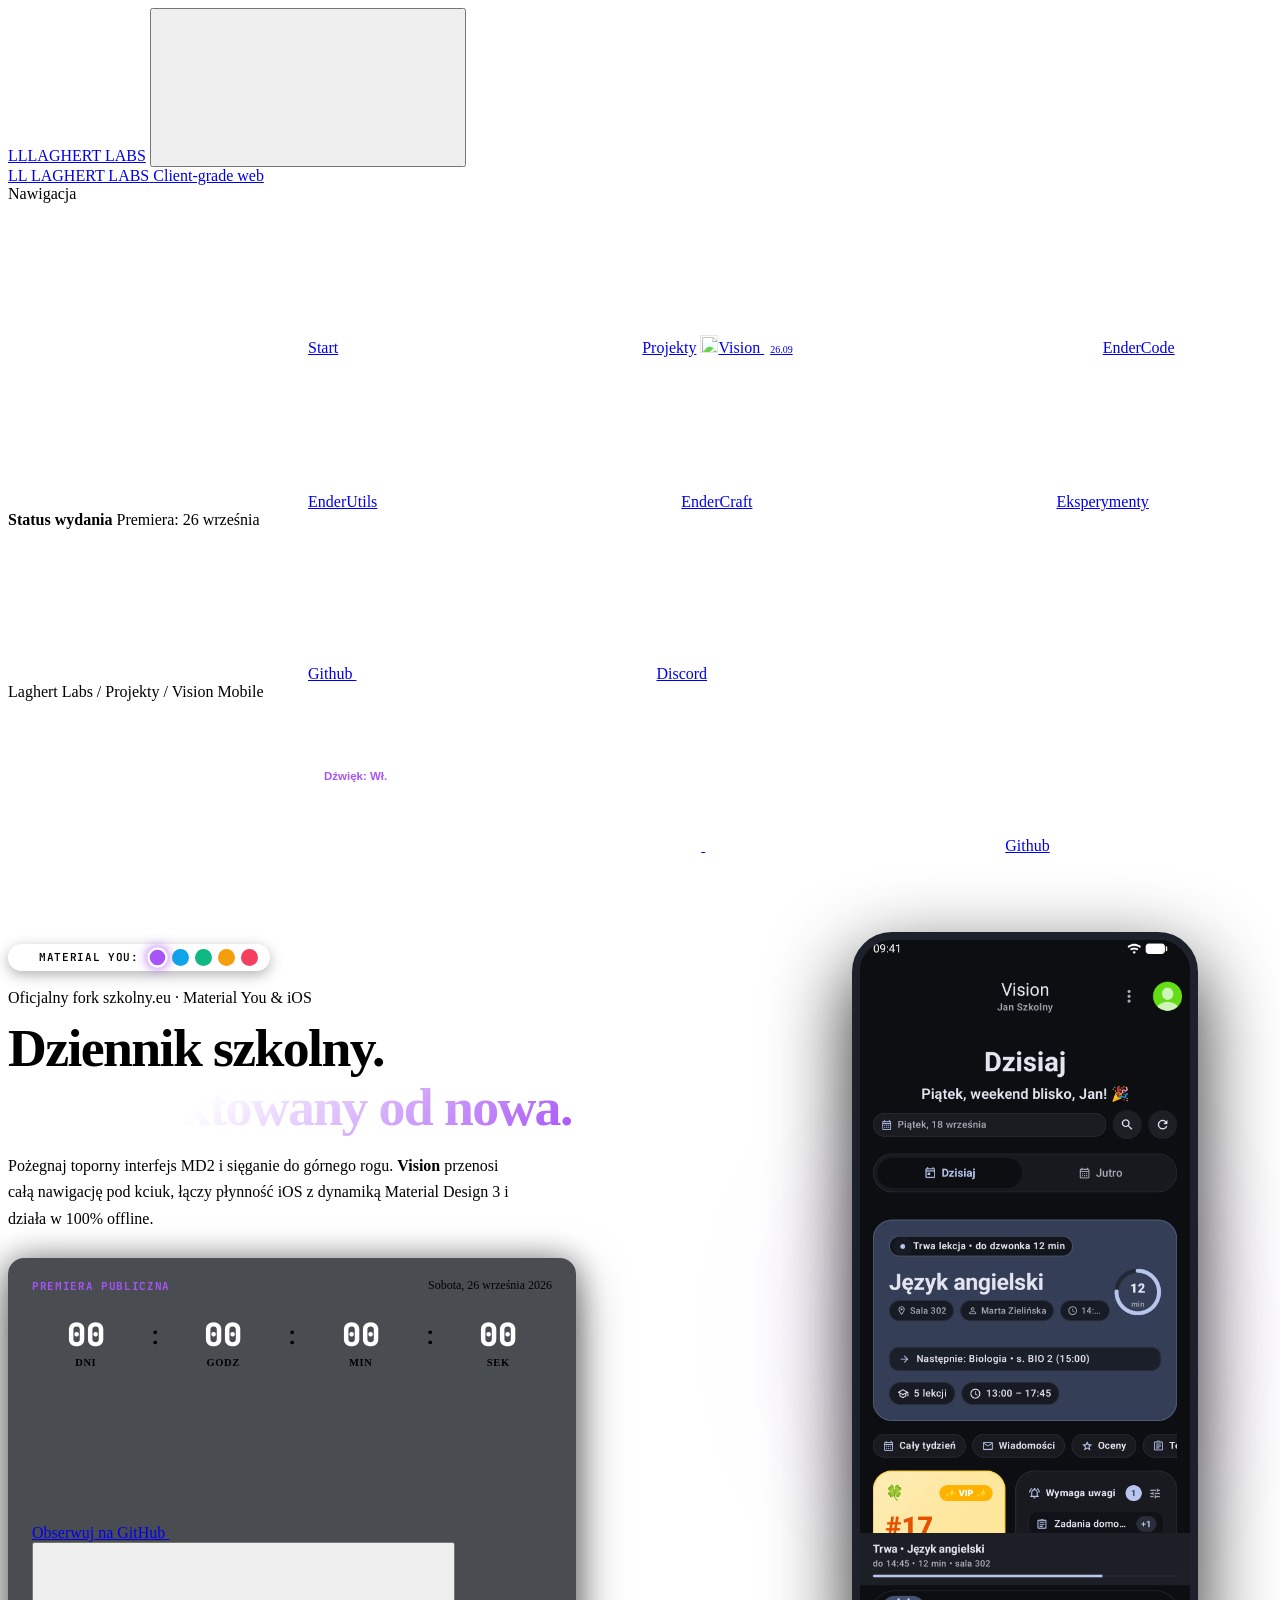
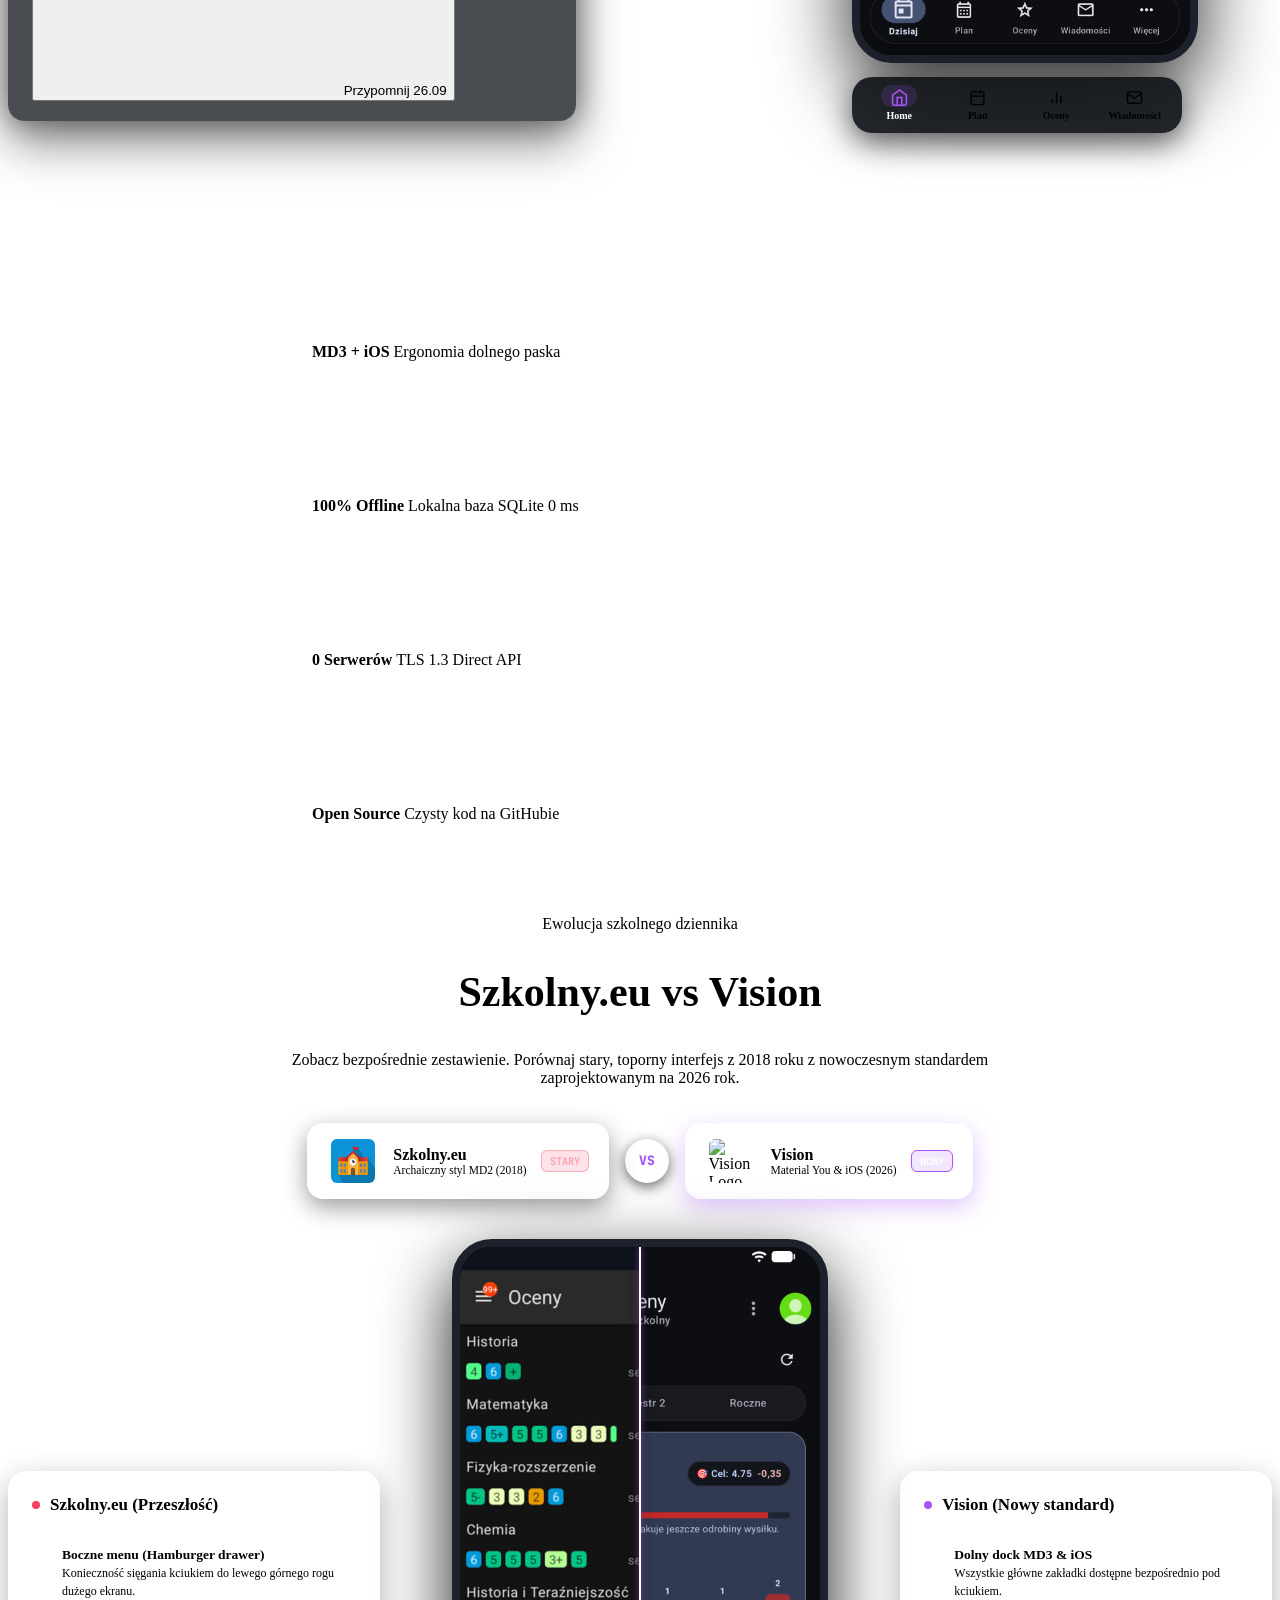
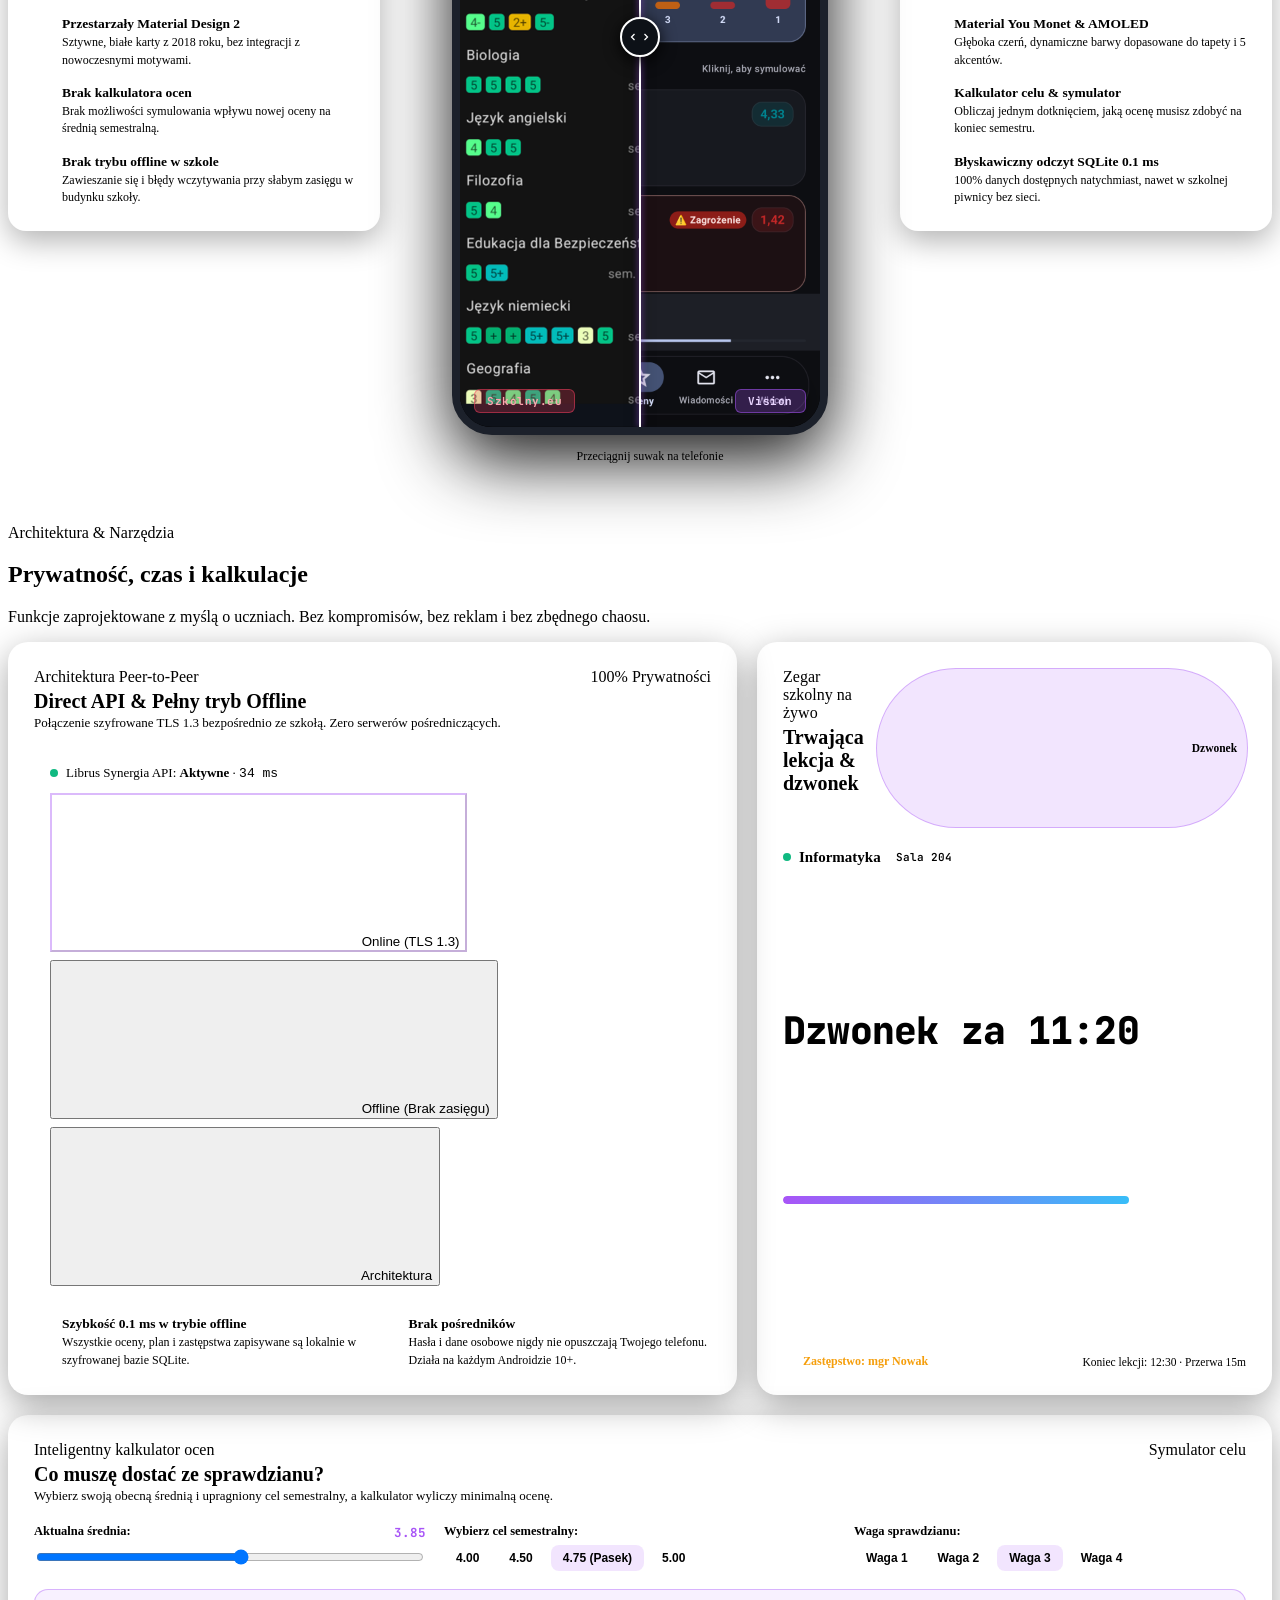
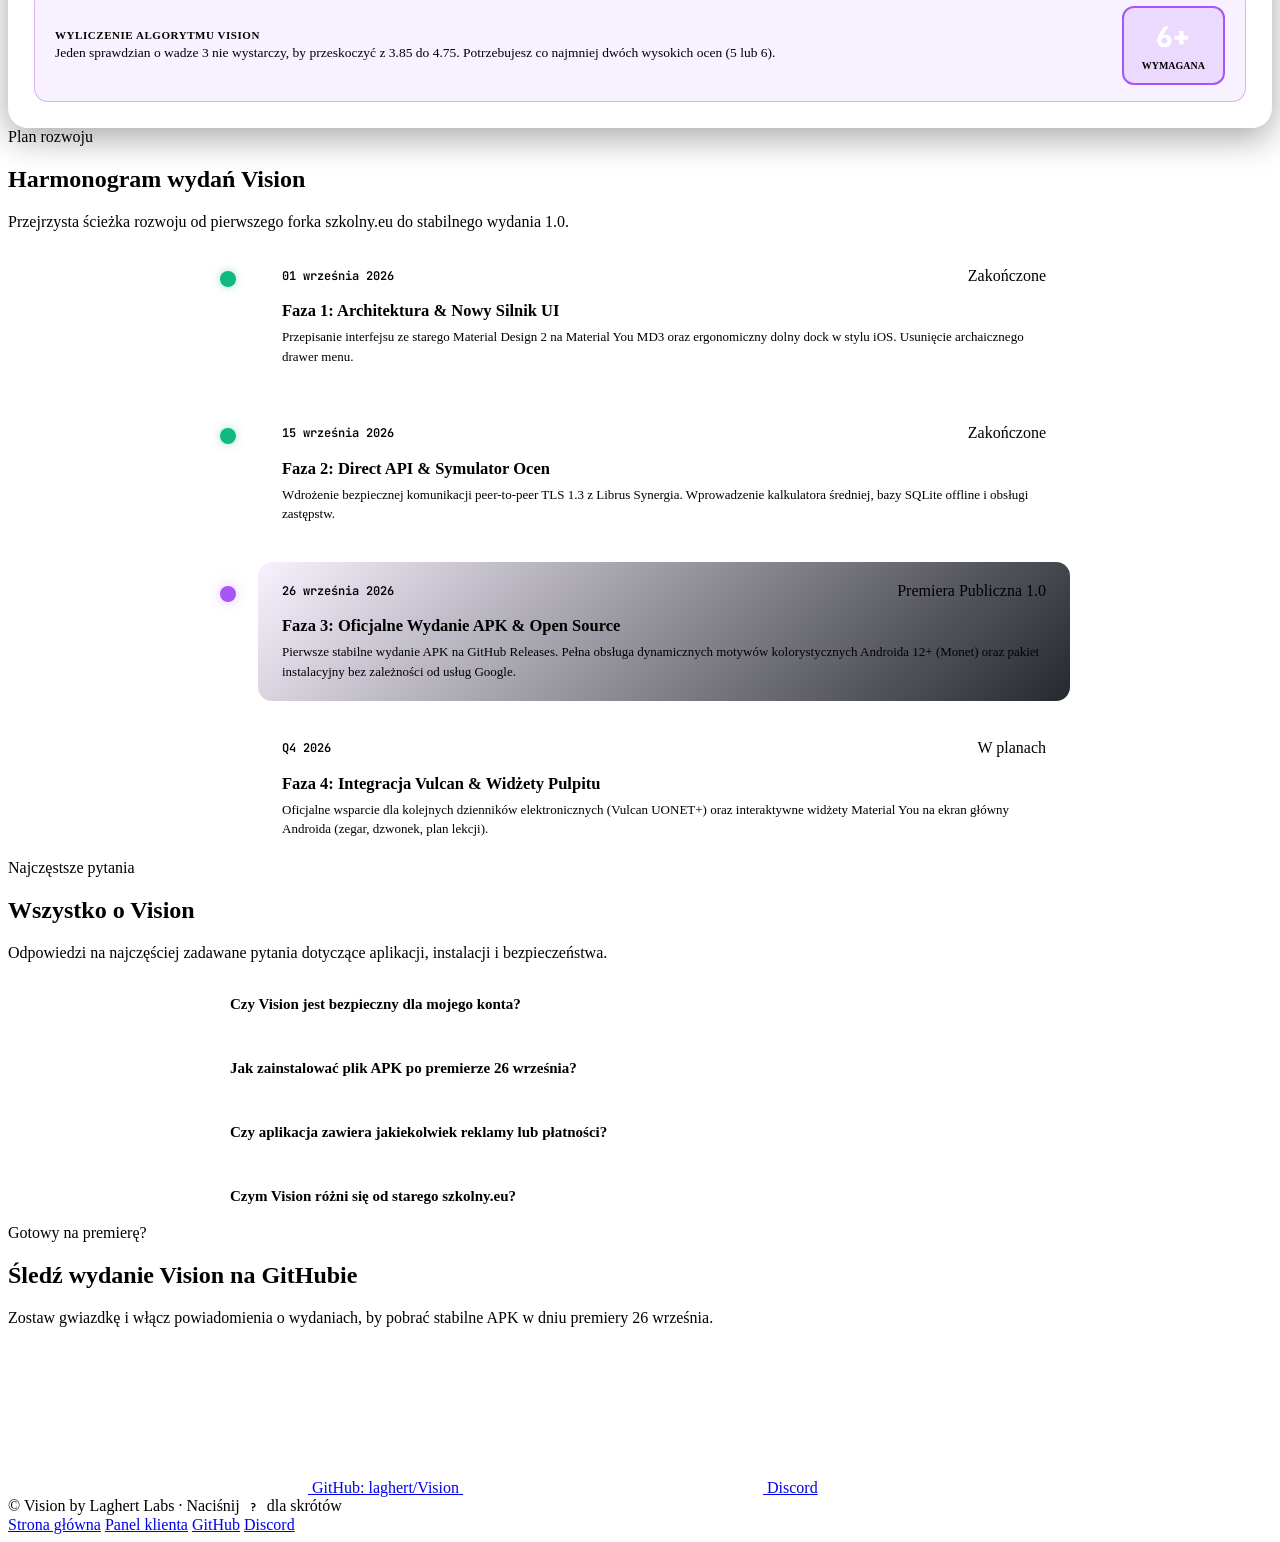
==== web/index.html @ 5c34339e "feat: improve grades details, agenda layout, notification reset, and home schedule - Grades: add Gra" ====
<!doctype html>
<html lang="pl">
<head>
  <meta charset="utf-8">
  <meta name="viewport" content="width=device-width,initial-scale=1">
  <title>Vision — Nowa era szkolnego dziennika | Laghert Labs</title>
  <meta name="description" content="Vision to nowoczesny, dopracowany fork szkolny.eu z nowym interfejsem Material You (MD3) połączonym ze stylem iOS, ulepszonym planem, symulacją ocen i wygodnym dolnym paskiem nawigacji.">
  <link rel="icon" type="image/svg+xml" href="/assets/favicon.svg?v=3">
  <link rel="icon" type="image/png" sizes="32x32" href="/assets/favicon-32x32.png?v=3">
  <link rel="icon" type="image/png" sizes="16x16" href="/assets/favicon-16x16.png?v=3">
  <link rel="apple-touch-icon" sizes="180x180" href="/assets/apple-touch-icon.png?v=3">
  <link rel="shortcut icon" href="/favicon.ico?v=3">
  <link rel="preconnect" href="https://fonts.googleapis.com">
  <link rel="preconnect" href="https://fonts.gstatic.com" crossorigin>
  <link href="https://fonts.googleapis.com/css2?family=Plus+Jakarta+Sans:wght@400;500;600;700;800&family=JetBrains+Mono:wght@500;600;700&display=swap" rel="stylesheet">
  <link rel="stylesheet" href="/site.css?v=5.0">
  <link rel="stylesheet" href="vision.css?v=5.0">
</head>
<body data-page="vision">
  <!-- Mobile Bar -->
  <div class="mobile-bar">
    <a class="mobile-brand" href="/"><span class="brand-mark">LL</span>LAGHERT LABS</a>
    <button class="mobile-menu" data-nav-toggle aria-label="Otwórz menu">
      <svg class="icon"><use href="/ui-icons.svg#menu"/></svg>
    </button>
  </div>

  <!-- Main Site Sidebar (Laghert.pl style with LL brand-mark) -->
  <aside class="site-sidebar">
    <a class="site-brand" href="/">
      <span class="brand-mark">LL</span>
      <span>
        <span class="brand-name">LAGHERT LABS</span>
        <span class="brand-meta">Client-grade web</span>
      </span>
    </a>
    <div class="nav-label">Nawigacja</div>
    <nav class="site-nav">
      <a href="/"><svg class="icon"><use href="/ui-icons.svg#home"/></svg>Start</a>
      <a href="/#projects"><svg class="icon"><use href="/ui-icons.svg#grid"/></svg>Projekty</a>
      <a class="active" href="/vision/"><img src="/assets/vision-saturn.png" style="width:18px;height:18px;object-fit:contain;filter:brightness(1.2);" alt="">Vision <span class="tag accent" style="font-size:10px;padding:1px 6px;margin-left:auto;">26.09</span></a>
      <a href="/endercode/"><svg class="icon"><use href="/ui-icons.svg#code"/></svg>EnderCode</a>
      <a href="/enderutils/"><svg class="icon"><use href="/ui-icons.svg#package"/></svg>EnderUtils</a>
      <a href="/endercraft/"><svg class="icon"><use href="/ui-icons.svg#server"/></svg>EnderCraft</a>
      <a href="/extra"><svg class="icon"><use href="/ui-icons.svg#flask"/></svg>Eksperymenty</a>
    </nav>
    <div class="sidebar-bottom">
      <div class="sidebar-status">
        <strong>Status wydania</strong>
        <span>Premiera: 26 września</span>
      </div>
      <a class="sidebar-link" href="https://github.com/laghert/Vision" target="_blank" rel="noopener noreferrer">
        <svg class="icon"><use href="/ui-icons.svg#code"/></svg>Github
      </a>
      <a class="sidebar-link" href="https://dc.laghert.pl" target="_blank" rel="noopener noreferrer">
        <svg class="icon"><use href="/ui-icons.svg#discord"/></svg>Discord
      </a>
    </div>
  </aside>
  <div class="site-overlay"></div>

  <!-- Main Content -->
  <main class="site-main">
    <div class="page-wrap">
      
      <!-- Top Breadcrumb & Actions Bar -->
      <header class="page-header">
        <span class="breadcrumb">Laghert Labs / Projekty / Vision Mobile</span>
        <div class="header-actions">
          <button class="sound-toggle-btn" id="sound-toggle" type="button" aria-label="Przełącz dźwięk interfejsu">
            <svg class="icon"><use href="/ui-icons.svg#activity"/></svg>
            <span id="sound-label">Dźwięk</span>
          </button>
          <a class="button" href="https://dc.laghert.pl" target="_blank" rel="noopener noreferrer" aria-label="Discord" title="Discord">
            <svg class="icon"><use href="/ui-icons.svg#discord"/></svg>
          </a>
          <a class="button primary" href="https://github.com/laghert/Vision" target="_blank" rel="noopener noreferrer">
            <svg class="icon"><use href="/ui-icons.svg#code"/></svg><span>Github</span>
          </a>
        </div>
      </header>

      <!-- Hero Section: Linear / Stripe 2-Column Asymmetric Layout -->
      <section class="hero vision-ultra-hero">
        <div class="hero-grid vision-hero-grid">
          
          <!-- Left Column: Prestigious Copy & Clean Countdown -->
          <div class="vision-hero-left">
            
            <!-- Material You Accent Switcher -->
            <div class="material-you-bar">
              <span class="my-label"><svg class="icon" style="width:13px;height:13px;color:var(--accent);"><use href="/ui-icons.svg#sparkles"/></svg>Material You:</span>
              <div class="my-swatches">
                <button class="my-swatch active" data-color="purple" title="Fioletowy (Vision)" style="--c:#a855f7;"></button>
                <button class="my-swatch" data-color="sky" title="Błękitny (Deep Sky)" style="--c:#0ea5e9;"></button>
                <button class="my-swatch" data-color="emerald" title="Szmaragdowy (Emerald)" style="--c:#10b981;"></button>
                <button class="my-swatch" data-color="amber" title="Bursztynowy (Amber)" style="--c:#f59e0b;"></button>
                <button class="my-swatch" data-color="rose" title="Różany (Rose)" style="--c:#f43f5e;"></button>
              </div>
            </div>

            <div class="eyebrow">
              <span class="eyebrow-dot"></span>
              Oficjalny fork szkolny.eu · Material You & iOS
            </div>

            <h1 class="hero-title-lead">
              Dziennik szkolny.<br>
              <span class="text-gradient">Zaprojektowany od nowa.</span>
            </h1>

            <p class="hero-copy">
              Pożegnaj toporny interfejs MD2 i sięganie do górnego rogu. <strong>Vision</strong> przenosi całą nawigację pod kciuk, łączy płynność iOS z dynamiką Material Design 3 i działa w 100% offline.
            </p>

            <!-- Minimalist Luxury Countdown Panel -->
            <div class="vision-countdown-panel">
              <div class="cd-panel-head">
                <span class="cd-tag">Premiera publiczna</span>
                <span class="cd-date">Sobota, 26 września 2026</span>
              </div>

              <div class="countdown-timer">
                <div class="cd-segment">
                  <span class="cd-num" id="cd-days">00</span>
                  <span class="cd-lbl">Dni</span>
                </div>
                <div class="cd-divider">:</div>
                <div class="cd-segment">
                  <span class="cd-num" id="cd-hours">00</span>
                  <span class="cd-lbl">Godz</span>
                </div>
                <div class="cd-divider">:</div>
                <div class="cd-segment">
                  <span class="cd-num" id="cd-minutes">00</span>
                  <span class="cd-lbl">Min</span>
                </div>
                <div class="cd-divider">:</div>
                <div class="cd-segment">
                  <span class="cd-num" id="cd-seconds">00</span>
                  <span class="cd-lbl">Sek</span>
                </div>
              </div>

              <div class="cd-action-box">
                <div class="hero-actions" style="margin: 0; width: 100%;">
                  <a class="button primary" href="https://github.com/laghert/Vision" target="_blank" rel="noopener noreferrer">
                    Obserwuj na GitHub
                    <svg class="icon"><use href="/ui-icons.svg#arrow"/></svg>
                  </a>
                  <div class="cd-reminder-wrap">
                    <button class="button small" id="calendar-btn" type="button" aria-haspopup="true">
                      <svg class="icon"><use href="/ui-icons.svg#package"/></svg>
                      <span>Przypomnij 26.09</span>
                    </button>
                    <div class="reminder-dropdown" id="reminder-dropdown">
                      <a href="https://calendar.google.com/calendar/render?action=TEMPLATE&text=Premiera+Vision+APK+(Laghert+Labs)&dates=20260926T100000Z/20260926T120000Z&details=Oficjalna+premiera+i+pobranie+aplikacji+Vision+na+https://laghert.pl/vision/&location=https://laghert.pl/vision/" target="_blank" rel="noopener noreferrer" class="reminder-item">
                        <svg class="icon"><use href="/ui-icons.svg#external"/></svg>
                        <span>Kalendarz Google</span>
                      </a>
                      <button type="button" class="reminder-item" id="download-ics-btn">
                        <svg class="icon"><use href="/ui-icons.svg#download"/></svg>
                        <span>Pobierz plik .ics (Apple / Outlook)</span>
                      </button>
                    </div>
                  </div>
                </div>
              </div>
            </div>

          </div>

          <!-- Right Column: Interactive Pixel 9 Device (Pure, No fake status bar overlays) -->
          <div class="vision-hero-right">
            <div class="phone-device-wrap" id="hero-phone-wrap">
              <div class="phone-ambient-glow"></div>
              <div class="phone-screen-frame">
                <!-- Screens (Crossfade - Real screenshots already contain authentic status bar) -->
                <img class="phone-screen-img active" id="screen-home" src="assets/vision_pixel9_dark.png" alt="Strona główna Vision">
                <img class="phone-screen-img" id="screen-plan" src="assets/vision_pixel9_plan.png" alt="Plan lekcji Vision">
                <img class="phone-screen-img" id="screen-oceny" src="assets/vision_pixel9_oceny.png" alt="Oceny Vision">
                <img class="phone-screen-img" id="screen-msg" src="assets/vision_pixel9_wiadomosci.png" alt="Wiadomości Vision">
              </div>

              <!-- Authentic MD3 + iOS Dock -->
              <nav class="vision-dock-bar" aria-label="Nawigacja aplikacji Vision">
                <button class="dock-btn active" data-dock="home" type="button">
                  <div class="dock-indicator-pill"></div>
                  <svg class="dock-btn-icon" viewBox="0 0 24 24" fill="none" stroke="currentColor" stroke-width="2"><path d="m3 9 9-7 9 7v11a2 2 0 0 1-2 2H5a2 2 0 0 1-2-2z"/><polyline points="9 22 9 12 15 12 15 22"/></svg>
                  <span>Home</span>
                </button>

                <button class="dock-btn" data-dock="plan" type="button">
                  <div class="dock-indicator-pill"></div>
                  <svg class="dock-btn-icon" viewBox="0 0 24 24" fill="none" stroke="currentColor" stroke-width="2"><rect x="3" y="4" width="18" height="18" rx="2" ry="2"/><line x1="16" y1="2" x2="16" y2="6"/><line x1="8" y1="2" x2="8" y2="6"/><line x1="3" y1="10" x2="21" y2="10"/></svg>
                  <span>Plan</span>
                </button>

                <button class="dock-btn" data-dock="oceny" type="button">
                  <div class="dock-indicator-pill"></div>
                  <svg class="dock-btn-icon" viewBox="0 0 24 24" fill="none" stroke="currentColor" stroke-width="2"><line x1="18" y1="20" x2="18" y2="10"/><line x1="12" y1="20" x2="12" y2="4"/><line x1="6" y1="20" x2="6" y2="14"/></svg>
                  <span>Oceny</span>
                </button>

                <button class="dock-btn" data-dock="msg" type="button">
                  <div class="dock-indicator-pill"></div>
                  <svg class="dock-btn-icon" viewBox="0 0 24 24" fill="none" stroke="currentColor" stroke-width="2"><path d="M4 4h16c1.1 0 2 .9 2 2v12c0 1.1-.9 2-2 2H4c-1.1 0-2-.9-2-2V6c0-1.1.9-2 2-2z"/><polyline points="22,6 12,13 2,6"/></svg>
                  <span>Wiadomości</span>
                </button>
              </nav>
            </div>
          </div>

        </div>
      </section>

      <!-- Metrics Bar (Sleek, 1 Row) -->
      <section class="section" style="padding: 24px 0 32px;">
        <div class="grid four">
          <div class="metric">
            <svg class="icon"><use href="/ui-icons.svg#activity"/></svg>
            <strong>MD3 + iOS</strong>
            <span>Ergonomia dolnego paska</span>
          </div>
          <div class="metric">
            <svg class="icon"><use href="/ui-icons.svg#database"/></svg>
            <strong>100% Offline</strong>
            <span>Lokalna baza SQLite 0 ms</span>
          </div>
          <div class="metric">
            <svg class="icon"><use href="/ui-icons.svg#shield"/></svg>
            <strong>0 Serwerów</strong>
            <span>TLS 1.3 Direct API</span>
          </div>
          <div class="metric">
            <svg class="icon"><use href="/ui-icons.svg#code"/></svg>
            <strong>Open Source</strong>
            <span>Czysty kod na GitHubie</span>
          </div>
        </div>
      </section>

      <!-- Dedicated Comparison Stage: Szkolny.eu vs Vision (Large, Beautiful, Uncropped) -->
      <section class="section" id="comparison">
        <div class="section-head" style="text-align: center; max-width: 720px; margin: 0 auto 36px;">
          <div class="section-kicker">Ewolucja szkolnego dziennika</div>
          <h2 style="font-size: clamp(28px, 3.5vw, 42px);">Szkolny.eu vs Vision</h2>
          <p class="section-description" style="margin: 10px auto 0;">
            Zobacz bezpośrednie zestawienie. Porównaj stary, toporny interfejs z 2018 roku z nowoczesnym standardem zaprojektowanym na 2026 rok.
          </p>
        </div>

        <!-- Official Logos VS Bar -->
        <div class="comp-vs-bar">
          <div class="comp-logo-card old">
            <img src="assets/szkolny_eu_logo.png" class="comp-app-icon" alt="Szkolny.eu Logo">
            <div class="comp-logo-text">
              <strong>Szkolny.eu</strong>
              <span>Archaiczny styl MD2 (2018)</span>
            </div>
            <span class="comp-tag old">Stary</span>
          </div>

          <div class="comp-vs-badge">
            <span>VS</span>
          </div>

          <div class="comp-logo-card new">
            <img src="/assets/vision-saturn.png" class="comp-app-icon" alt="Vision Logo">
            <div class="comp-logo-text">
              <strong>Vision</strong>
              <span>Material You &amp; iOS (2026)</span>
            </div>
            <span class="comp-tag new">Nowy</span>
          </div>
        </div>

        <!-- 3-Column Comparison Stage: Left Flaws | Center Large Vertical Phone Slider | Right Innovations -->
        <div class="comp-stage-grid">
          
          <!-- Left Column: Szkolny.eu Flaws -->
          <div class="comp-features-card old">
            <div class="comp-feat-head">
              <span class="dot-red"></span>
              <h3>Szkolny.eu (Przeszłość)</h3>
            </div>
            <ul class="comp-feat-list">
              <li>
                <svg class="icon feat-icon-bad"><use href="/ui-icons.svg#x"/></svg>
                <div>
                  <strong>Boczne menu (Hamburger drawer)</strong>
                  <p>Konieczność sięgania kciukiem do lewego górnego rogu dużego ekranu.</p>
                </div>
              </li>
              <li>
                <svg class="icon feat-icon-bad"><use href="/ui-icons.svg#x"/></svg>
                <div>
                  <strong>Przestarzały Material Design 2</strong>
                  <p>Sztywne, białe karty z 2018 roku, bez integracji z nowoczesnymi motywami.</p>
                </div>
              </li>
              <li>
                <svg class="icon feat-icon-bad"><use href="/ui-icons.svg#x"/></svg>
                <div>
                  <strong>Brak kalkulatora ocen</strong>
                  <p>Brak możliwości symulowania wpływu nowej oceny na średnią semestralną.</p>
                </div>
              </li>
              <li>
                <svg class="icon feat-icon-bad"><use href="/ui-icons.svg#x"/></svg>
                <div>
                  <strong>Brak trybu offline w szkole</strong>
                  <p>Zawieszanie się i błędy wczytywania przy słabym zasięgu w budynku szkoły.</p>
                </div>
              </li>
            </ul>
          </div>

          <!-- Center Column: Large Vertical Phone Slider (Uncropped Full 1080x2424 Screen) -->
          <div class="comp-slider-stage">
            <div class="comp-phone-slider-wrap">
              <div class="compare-slider-container" id="compare-slider">
                <!-- Vision New Image -->
                <img class="compare-img new-img" src="assets/comp_new_full.png" alt="Vision — Nowy widok ocen">
                <span class="compare-badge right-badge">Vision</span>

                <!-- Szkolny.eu Old Image (Clipped) -->
                <div class="compare-overlay" id="compare-overlay">
                  <img class="compare-img old-img" src="assets/comp_old_full.png" alt="Szkolny.eu — Stary widok ocen">
                  <span class="compare-badge left-badge">Szkolny.eu</span>
                </div>

                <!-- Draggable Divider Handle -->
                <div class="compare-handle" id="compare-handle">
                  <div class="handle-button" aria-label="Przesuń suwak">
                    <svg viewBox="0 0 24 24" fill="none" stroke="currentColor" stroke-width="2.5">
                      <polyline points="15 18 9 12 15 6"></polyline>
                    </svg>
                    <svg viewBox="0 0 24 24" fill="none" stroke="currentColor" stroke-width="2.5">
                      <polyline points="9 18 15 12 9 6"></polyline>
                    </svg>
                  </div>
                </div>
              </div>
            </div>
            <div class="comp-slider-hint">
              <svg class="icon" style="width:14px;height:14px;"><use href="/ui-icons.svg#arrow"/></svg>
              <span>Przeciągnij suwak na telefonie</span>
            </div>
          </div>

          <!-- Right Column: Vision Innovations -->
          <div class="comp-features-card new">
            <div class="comp-feat-head">
              <span class="dot-purple"></span>
              <h3>Vision (Nowy standard)</h3>
            </div>
            <ul class="comp-feat-list">
              <li>
                <svg class="icon feat-icon-good"><use href="/ui-icons.svg#check"/></svg>
                <div>
                  <strong>Dolny dock MD3 &amp; iOS</strong>
                  <p>Wszystkie główne zakładki dostępne bezpośrednio pod kciukiem.</p>
                </div>
              </li>
              <li>
                <svg class="icon feat-icon-good"><use href="/ui-icons.svg#check"/></svg>
                <div>
                  <strong>Material You Monet &amp; AMOLED</strong>
                  <p>Głęboka czerń, dynamiczne barwy dopasowane do tapety i 5 akcentów.</p>
                </div>
              </li>
              <li>
                <svg class="icon feat-icon-good"><use href="/ui-icons.svg#check"/></svg>
                <div>
                  <strong>Kalkulator celu &amp; symulator</strong>
                  <p>Obliczaj jednym dotknięciem, jaką ocenę musisz zdobyć na koniec semestru.</p>
                </div>
              </li>
              <li>
                <svg class="icon feat-icon-good"><use href="/ui-icons.svg#check"/></svg>
                <div>
                  <strong>Błyskawiczny odczyt SQLite 0.1 ms</strong>
                  <p>100% danych dostępnych natychmiast, nawet w szkolnej piwnicy bez sieci.</p>
                </div>
              </li>
            </ul>
          </div>

        </div>
      </section>

      <!-- Bento Grid: The Core Innovations -->
      <section class="section" id="bento">
        <div class="section-head">
          <div>
            <div class="section-kicker">Architektura &amp; Narzędzia</div>
            <h2>Prywatność, czas i kalkulacje</h2>
          </div>
          <p class="section-description">
            Funkcje zaprojektowane z myślą o uczniach. Bez kompromisów, bez reklam i bez zbędnego chaosu.
          </p>
        </div>

        <div class="bento-layout">
          
          <!-- Bento Tile 1 (60%): Direct API & Offline First -->
          <div class="bento-card bento-wide direct-api-bento-tile">
            <div class="bento-card-header">
              <div>
                <span class="section-kicker">Architektura Peer-to-Peer</span>
                <h3>Direct API &amp; Pełny tryb Offline</h3>
                <p class="comp-subtext">Połączenie szyfrowane TLS 1.3 bezpośrednio ze szkołą. Zero serwerów pośredniczących.</p>
              </div>
              <span class="compat-pill success">100% Prywatności</span>
            </div>

            <div class="direct-api-bento-body">
              <div class="direct-api-ping-row">
                <div class="dapi-ping" id="network-status-indicator">
                  <span class="dot-status green pulse" id="network-status-dot"></span>
                  <span id="network-status-text">Librus Synergia API: <strong>Aktywne</strong> · <code id="network-ping-val">38 ms</code></span>
                </div>
                <div class="network-sim-controls">
                  <button class="button small ghost sim-mode-btn active" id="mode-online-btn" type="button">
                    <svg class="icon"><use href="/ui-icons.svg#activity"/></svg>
                    <span>Online (TLS 1.3)</span>
                  </button>
                  <button class="button small ghost sim-mode-btn" id="mode-offline-btn" type="button" title="Symuluj brak zasięgu w piwnicy szkoły">
                    <svg class="icon"><use href="/ui-icons.svg#server"/></svg>
                    <span>Offline (Brak zasięgu)</span>
                  </button>
                  <button class="button small ghost" id="open-security-modal" type="button">
                    <svg class="icon"><use href="/ui-icons.svg#shield"/></svg>
                    <span>Architektura</span>
                  </button>
                </div>
              </div>

              <div class="offline-feature-points">
                <div class="off-point">
                  <svg class="icon" style="color:#10b981;"><use href="/ui-icons.svg#check"/></svg>
                  <div>
                    <strong>Szybkość 0.1 ms w trybie offline</strong>
                    <p>Wszystkie oceny, plan i zastępstwa zapisywane są lokalnie w szyfrowanej bazie SQLite.</p>
                  </div>
                </div>
                <div class="off-point">
                  <svg class="icon" style="color:#10b981;"><use href="/ui-icons.svg#check"/></svg>
                  <div>
                    <strong>Brak pośredników</strong>
                    <p>Hasła i dane osobowe nigdy nie opuszczają Twojego telefonu. Działa na każdym Androidzie 10+.</p>
                  </div>
                </div>
              </div>
            </div>
          </div>

          <!-- Bento Tile 2 (40%): Live School Bell Widget -->
          <div class="bento-card bento-compact school-bell-bento-tile">
            <div class="bento-card-header">
              <div>
                <span class="section-kicker">Zegar szkolny na żywo</span>
                <h3>Trwająca lekcja &amp; dzwonek</h3>
              </div>
              <span class="lsw-bell-badge"><svg class="icon"><use href="/ui-icons.svg#clock"/></svg>Dzwonek</span>
            </div>

            <div class="lsw-body-box">
              <div class="lsw-status-line">
                <span class="lsw-dot pulse"></span>
                <strong>Informatyka</strong>
                <span class="lsw-room-badge">Sala 204</span>
              </div>

              <div class="lsw-main-timer" id="lsw-countdown">
                Dzwonek za 11:24
              </div>

              <div class="lsw-progress-wrap">
                <div class="lsw-progress-bar" id="lsw-progress" style="width: 74%;"></div>
              </div>

              <div class="lsw-sub-info">
                <span class="lsw-sub-chip">
                  <svg class="icon"><use href="/ui-icons.svg#users"/></svg>
                  Zastępstwo: mgr Nowak
                </span>
                <span class="lsw-next-lbl">Koniec lekcji: 12:30 · Przerwa 15m</span>
              </div>
            </div>
          </div>

          <!-- Bento Tile 3 (100% Full Width): Target Grade Calculator -->
          <div class="bento-card bento-full target-calc-bento-tile">
            <div class="bento-card-header">
              <div>
                <span class="section-kicker">Inteligentny kalkulator ocen</span>
                <h3>Co muszę dostać ze sprawdzianu?</h3>
                <p class="comp-subtext">Wybierz swoją obecną średnią i upragniony cel semestralny, a kalkulator wyliczy minimalną ocenę.</p>
              </div>
              <span class="tag accent">Symulator celu</span>
            </div>

            <div class="target-calc-body">
              <div class="target-calc-inputs-grid">
                <div class="target-row">
                  <div class="target-label">
                    <span>Aktualna średnia:</span>
                    <span class="target-val-badge" id="target-curr-val">3.85</span>
                  </div>
                  <input type="range" id="target-curr-slider" min="2.00" max="5.50" step="0.05" value="3.85">
                </div>

                <div class="target-row">
                  <div class="target-label">
                    <span>Wybierz cel semestralny:</span>
                  </div>
                  <div class="target-pills-group" id="target-goals-group">
                    <button class="target-pill-btn" data-goal="4.00" type="button">4.00</button>
                    <button class="target-pill-btn" data-goal="4.50" type="button">4.50</button>
                    <button class="target-pill-btn active" data-goal="4.75" type="button">4.75 (Pasek)</button>
                    <button class="target-pill-btn" data-goal="5.00" type="button">5.00</button>
                  </div>
                </div>

                <div class="target-row">
                  <div class="target-label">
                    <span>Waga sprawdzianu:</span>
                  </div>
                  <div class="target-pills-group" id="target-weights-group">
                    <button class="target-pill-btn" data-w="1" type="button">Waga 1</button>
                    <button class="target-pill-btn" data-w="2" type="button">Waga 2</button>
                    <button class="target-pill-btn active" data-w="3" type="button">Waga 3</button>
                    <button class="target-pill-btn" data-w="4" type="button">Waga 4</button>
                  </div>
                </div>
              </div>

              <div class="target-result-card">
                <div class="target-result-left">
                  <div class="target-res-title">Wyliczenie algorytmu Vision</div>
                  <div class="target-res-desc" id="target-res-text">
                    Musisz zdobyć ocenę <strong>5 (bardzo dobry)</strong> ze sprawdzianu wagi 3, by osiągnąć cel 4.75!
                  </div>
                </div>
                <div class="target-badge-big">
                  <span class="target-badge-num" id="target-needed-grade">5</span>
                  <span class="target-badge-lbl">Wymagana</span>
                </div>
              </div>
            </div>
          </div>

        </div>
      </section>

      <!-- Roadmap 2026 Section -->
      <section class="section" id="roadmap">
        <div class="section-head">
          <div>
            <div class="section-kicker">Plan rozwoju</div>
            <h2>Harmonogram wydań Vision</h2>
          </div>
          <p class="section-description">
            Przejrzysta ścieżka rozwoju od pierwszego forka szkolny.eu do stabilnego wydania 1.0.
          </p>
        </div>

        <div class="roadmap-timeline">
          <div class="roadmap-item done">
            <div class="roadmap-dot"></div>
            <div class="roadmap-card card">
              <div class="roadmap-meta">
                <span class="roadmap-date">01 września 2026</span>
                <span class="compat-pill success">Zakończone</span>
              </div>
              <h3>Faza 1: Architektura &amp; Nowy Silnik UI</h3>
              <p>Przepisanie interfejsu ze starego Material Design 2 na Material You MD3 oraz ergonomiczny dolny dock w stylu iOS. Usunięcie archaicznego drawer menu.</p>
            </div>
          </div>

          <div class="roadmap-item done">
            <div class="roadmap-dot"></div>
            <div class="roadmap-card card">
              <div class="roadmap-meta">
                <span class="roadmap-date">15 września 2026</span>
                <span class="compat-pill success">Zakończone</span>
              </div>
              <h3>Faza 2: Direct API &amp; Symulator Ocen</h3>
              <p>Wdrożenie bezpiecznej komunikacji peer-to-peer TLS 1.3 z Librus Synergia. Wprowadzenie kalkulatora średniej, bazy SQLite offline i obsługi zastępstw.</p>
            </div>
          </div>

          <div class="roadmap-item current">
            <div class="roadmap-dot pulse"></div>
            <div class="roadmap-card card current-milestone">
              <div class="roadmap-meta">
                <span class="roadmap-date">26 września 2026</span>
                <span class="tag accent">Premiera Publiczna 1.0</span>
              </div>
              <h3>Faza 3: Oficjalne Wydanie APK &amp; Open Source</h3>
              <p>Pierwsze stabilne wydanie APK na GitHub Releases. Pełna obsługa dynamicznych motywów kolorystycznych Androida 12+ (Monet) oraz pakiet instalacyjny bez zależności od usług Google.</p>
            </div>
          </div>

          <div class="roadmap-item future">
            <div class="roadmap-dot"></div>
            <div class="roadmap-card card">
              <div class="roadmap-meta">
                <span class="roadmap-date">Q4 2026</span>
                <span class="compat-pill beta">W planach</span>
              </div>
              <h3>Faza 4: Integracja Vulcan &amp; Widżety Pulpitu</h3>
              <p>Oficjalne wsparcie dla kolejnych dzienników elektronicznych (Vulcan UONET+) oraz interaktywne widżety Material You na ekran główny Androida (zegar, dzwonek, plan lekcji).</p>
            </div>
          </div>
        </div>
      </section>

      <!-- FAQ Section -->
      <section class="section" id="faq">
        <div class="section-head">
          <div>
            <div class="section-kicker">Najczęstsze pytania</div>
            <h2>Wszystko o Vision</h2>
          </div>
          <p class="section-description">
            Odpowiedzi na najczęściej zadawane pytania dotyczące aplikacji, instalacji i bezpieczeństwa.
          </p>
        </div>

        <div class="faq-list">
          <div class="faq-item card">
            <button class="faq-button" aria-expanded="false">
              <span>Czy Vision jest bezpieczny dla mojego konta?</span>
              <svg class="icon faq-icon"><use href="/ui-icons.svg#chevron"/></svg>
            </button>
            <div class="faq-content">
              <p>Tak. Vision łączy się bezpośrednio z oficjalnym API dziennika. Dane logowania i tokeny sesji są zapisywane wyłącznie w szyfrowanym magazynie Twojego telefonu (Android Keystore). Żadne dane nie trafiają na zewnętrzne serwery.</p>
            </div>
          </div>

          <div class="faq-item card">
            <button class="faq-button" aria-expanded="false">
              <span>Jak zainstalować plik APK po premierze 26 września?</span>
              <svg class="icon faq-icon"><use href="/ui-icons.svg#chevron"/></svg>
            </button>
            <div class="faq-content">
              <p>Wystarczy pobrać plik <code>Vision.apk</code> z GitHub Releases, otworzyć go na telefonie i zezwolić przeglądarce na jednorazową instalację aplikacji z tego źródła. Aplikacja nie wymaga roota ani usług Google.</p>
            </div>
          </div>

          <div class="faq-item card">
            <button class="faq-button" aria-expanded="false">
              <span>Czy aplikacja zawiera jakiekolwiek reklamy lub płatności?</span>
              <svg class="icon faq-icon"><use href="/ui-icons.svg#chevron"/></svg>
            </button>
            <div class="faq-content">
              <p>Absolutnie nie. Vision jest w 100% darmowy, open source i wolny od trackerów telemetrycznych czy banerów reklamowych.</p>
            </div>
          </div>

          <div class="faq-item card">
            <button class="faq-button" aria-expanded="false">
              <span>Czym Vision różni się od starego szkolny.eu?</span>
              <svg class="icon faq-icon"><use href="/ui-icons.svg#chevron"/></svg>
            </button>
            <div class="faq-content">
              <p>Vision zastępuje archaiczny boczny drawer nowoczesnym dolnym paskiem nawigacji (MD3 + dock iOS), wprowadza nowy Home Page, ulepszony plan zajęć, natywną symulację ocen oraz dynamiczny ciemny motyw.</p>
            </div>
          </div>
        </div>
      </section>

      <!-- Bottom CTA Banner (Laghert.pl style) -->
      <section class="section">
        <div class="cta">
          <div>
            <div class="section-kicker">Gotowy na premierę?</div>
            <h2>Śledź wydanie Vision na GitHubie</h2>
            <p>Zostaw gwiazdkę i włącz powiadomienia o wydaniach, by pobrać stabilne APK w dniu premiery 26 września.</p>
          </div>
          <div class="hero-actions" style="margin: 0;">
            <a class="button primary" href="https://github.com/laghert/Vision" target="_blank" rel="noopener noreferrer">
              <svg class="icon"><use href="/ui-icons.svg#code"/></svg>
              GitHub: laghert/Vision
            </a>
            <a class="button" href="https://dc.laghert.pl" target="_blank" rel="noopener noreferrer">
              <svg class="icon"><use href="/ui-icons.svg#discord"/></svg>
              Discord
            </a>
          </div>
        </div>
      </section>

      <!-- Footer (Laghert.pl standard) -->
      <footer class="site-footer">
        <div class="footer-row">
          <span>© <span data-year></span> Vision by Laghert Labs · Naciśnij <kbd>?</kbd> dla skrótów</span>
          <div class="footer-links">
            <a href="/">Strona główna</a>
            <a href="/panel">Panel klienta</a>
            <a href="https://github.com/laghert/Vision">GitHub</a>
            <a href="https://dc.laghert.pl">Discord</a>
          </div>
        </div>
      </footer>
    </div>
  </main>

  <!-- Direct API Security Modal -->
  <dialog class="security-modal" id="security-modal">
    <div class="sec-modal-header">
      <div class="sec-modal-title">
        <svg class="icon" style="color:var(--accent);"><use href="/ui-icons.svg#shield"/></svg>
        <span>Architektura Direct API &amp; Prywatność</span>
      </div>
      <button class="sec-modal-close" id="close-security-modal" aria-label="Zamknij">×</button>
    </div>
    
    <div class="sec-diag-card">
      <pre><code>[ Twój Smartfon (Vision Client) ]
         │
         │  Bezpośrednie połączenie TLS 1.3
         │  (Szyfrowane hasła i tokeny)
         ▼
[ Oficjalne Serwery Dziennika (Librus Synergia / Vulcan) ]

* BRAK SERWERÓW POŚREDNICZĄCYCH (0 Proxy / 0 Cloud)
* Hasła i dane osobowe NIE opuszczają Twojego urządzenia
* Kod w 100% audytowalny na GitHub: laghert/Vision</code></pre>
    </div>

    <div class="sec-features-list">
      <div class="sec-item">
        <span class="dot-green"></span>
        <span><strong>100% Prywatności:</strong> Vision nie ma własnych serwerów zbierających dane. Komunikacja odbywa się wyłącznie na linii Twój telefon ↔ serwer szkoły.</span>
      </div>
      <div class="sec-item">
        <span class="dot-green"></span>
        <span><strong>Brak reklam i analityki:</strong> Zero Google Analytics, Facebook SDK czy trackerów telemetrycznych.</span>
      </div>
      <div class="sec-item">
        <span class="dot-green"></span>
        <span><strong>Czysty Open Source:</strong> Pełny kod źródłowy aplikacji jest dostępny publicznie, umożliwiając każdemu audyt kodu.</span>
      </div>
    </div>
  </dialog>

  <!-- Shortcuts Modal Dialog -->
  <dialog class="shortcuts-modal" id="shortcuts-modal">
    <div class="sec-modal-header">
      <div class="sec-modal-title">
        <svg class="icon" style="color:var(--accent);"><use href="/ui-icons.svg#terminal"/></svg>
        <span>Skróty Klawiszowe (Power-User)</span>
      </div>
      <button class="sec-modal-close" id="close-shortcuts-modal" aria-label="Zamknij">×</button>
    </div>
    <div class="shortcuts-grid">
      <div class="shortcut-row">
        <div class="kbd-wrap"><kbd>M</kbd></div>
        <span>Przełącz paletę Material You (Monet)</span>
      </div>
      <div class="shortcut-row">
        <div class="kbd-wrap"><kbd>1</kbd> <kbd>2</kbd> <kbd>3</kbd> <kbd>4</kbd></div>
        <span>Przełącz ekran w smartfonie (Home, Plan, Oceny, Wiadomości)</span>
      </div>
      <div class="shortcut-row">
        <div class="kbd-wrap"><kbd>S</kbd></div>
        <span>Włącz / wycisz dźwięki interfejsu (Haptics)</span>
      </div>
      <div class="shortcut-row">
        <div class="kbd-wrap"><kbd>O</kbd></div>
        <span>Przełącz tryb Offline / Online (Brak zasięgu)</span>
      </div>
      <div class="shortcut-row">
        <div class="kbd-wrap"><kbd>?</kbd></div>
        <span>Otwórz / zamknij tę ściągę</span>
      </div>
      <div class="shortcut-row">
        <div class="kbd-wrap"><kbd>Esc</kbd></div>
        <span>Zamknij aktywne okno modalne</span>
      </div>
    </div>
  </dialog>

  <script src="/site.js?v=4.0"></script>
  <script src="vision.js?v=3.5"></script>
</body>
</html>
---- web/vision.css ----
/* Vision Ultra CSS — High-end Minimalist Redesign for Laghert Labs Ecosystem */

:root {
  --accent: #a855f7;
  --accent-soft: rgba(168, 85, 247, 0.15);
  --accent-glow: rgba(168, 85, 247, 0.35);
  --accent-border: rgba(168, 85, 247, 0.4);
}

[data-accent="purple"] {
  --accent: #a855f7;
  --accent-soft: rgba(168, 85, 247, 0.15);
  --accent-glow: rgba(168, 85, 247, 0.35);
  --accent-border: rgba(168, 85, 247, 0.4);
}

[data-accent="sky"] {
  --accent: #0ea5e9;
  --accent-soft: rgba(14, 165, 233, 0.15);
  --accent-glow: rgba(14, 165, 233, 0.35);
  --accent-border: rgba(14, 165, 233, 0.4);
}

[data-accent="emerald"] {
  --accent: #10b981;
  --accent-soft: rgba(16, 185, 129, 0.15);
  --accent-glow: rgba(16, 185, 129, 0.35);
  --accent-border: rgba(16, 185, 129, 0.4);
}

[data-accent="amber"] {
  --accent: #f59e0b;
  --accent-soft: rgba(245, 158, 11, 0.15);
  --accent-glow: rgba(245, 158, 11, 0.35);
  --accent-border: rgba(245, 158, 11, 0.4);
}

[data-accent="rose"] {
  --accent: #f43f5e;
  --accent-soft: rgba(244, 63, 94, 0.15);
  --accent-glow: rgba(244, 63, 94, 0.35);
  --accent-border: rgba(244, 63, 94, 0.4);
}

/* Material You Dynamic Accent Bar */
.material-you-bar {
  display: inline-flex;
  align-items: center;
  gap: 10px;
  padding: 5px 12px;
  background: var(--surface);
  border: 1px solid var(--line-2);
  border-radius: 9999px;
  box-shadow: 0 4px 14px rgba(0, 0, 0, 0.3);
  margin-bottom: 18px;
}

.my-label {
  font-family: "JetBrains Mono", monospace;
  font-size: 11px;
  font-weight: 600;
  text-transform: uppercase;
  letter-spacing: 0.06em;
  color: var(--muted);
  display: flex;
  align-items: center;
  gap: 6px;
}

.my-swatches {
  display: flex;
  align-items: center;
  gap: 6px;
}

.my-swatch {
  width: 17px;
  height: 17px;
  border-radius: 50%;
  background: var(--c);
  border: 2px solid transparent;
  cursor: pointer;
  padding: 0;
  transition: transform 0.2s cubic-bezier(0.16, 1, 0.3, 1), box-shadow 0.2s, border-color 0.2s;
}

.my-swatch:hover {
  transform: scale(1.25);
}

.my-swatch.active {
  transform: scale(1.2);
  border-color: #ffffff;
  box-shadow: 0 0 10px var(--c);
}

/* Hero Section */
.vision-ultra-hero {
  padding-top: clamp(40px, 6vw, 80px);
  padding-bottom: clamp(30px, 4vw, 50px);
}

.vision-hero-grid {
  display: grid;
  grid-template-columns: minmax(0, 1.15fr) minmax(0, 0.85fr);
  gap: clamp(36px, 5vw, 64px);
  align-items: center;
}

.hero-title-lead {
  font-size: clamp(34px, 4.2vw, 54px);
  font-weight: 850;
  line-height: 1.1;
  letter-spacing: -0.03em;
  color: var(--text);
  margin: 12px 0 16px;
}

.text-gradient {
  background: linear-gradient(135deg, #ffffff 35%, var(--accent) 100%);
  -webkit-background-clip: text;
  -webkit-text-fill-color: transparent;
}

.hero-copy {
  font-size: clamp(15px, 1.25vw, 17px);
  line-height: 1.65;
  color: var(--text-2);
  max-width: 520px;
  margin-bottom: 26px;
}

/* Minimalist Luxury Countdown Panel */
.vision-countdown-panel {
  background: rgba(13, 17, 23, 0.75);
  backdrop-filter: blur(20px);
  -webkit-backdrop-filter: blur(20px);
  border: 1px solid var(--line-2);
  border-radius: 16px;
  padding: 20px 24px;
  max-width: 520px;
  box-shadow: 0 20px 50px rgba(0, 0, 0, 0.5), 0 0 30px rgba(0, 0, 0, 0.4);
}

.cd-panel-head {
  display: flex;
  justify-content: space-between;
  align-items: center;
  margin-bottom: 12px;
  padding-bottom: 10px;
  border-bottom: 1px solid var(--line);
}

.cd-tag {
  font-family: "JetBrains Mono", monospace;
  font-size: 11px;
  font-weight: 700;
  text-transform: uppercase;
  color: var(--accent);
  letter-spacing: 0.06em;
}

.cd-date {
  font-size: 12px;
  color: var(--muted);
}

.countdown-timer {
  display: flex;
  align-items: center;
  justify-content: space-between;
  gap: 8px;
  margin: 16px 0 20px;
}

.cd-segment {
  display: flex;
  flex-direction: column;
  align-items: center;
  flex: 1;
}

.cd-num {
  font-family: "JetBrains Mono", monospace;
  font-size: clamp(24px, 2.5vw, 32px);
  font-weight: 800;
  color: #ffffff;
  line-height: 1;
}

.cd-lbl {
  font-size: 10.5px;
  font-weight: 700;
  text-transform: uppercase;
  color: var(--muted);
  letter-spacing: 0.06em;
  margin-top: 6px;
}

.cd-divider {
  font-family: "JetBrains Mono", monospace;
  font-size: 24px;
  font-weight: 300;
  color: var(--line-2);
  margin-bottom: 16px;
}

.cd-reminder-wrap {
  position: relative;
  display: inline-block;
}

.reminder-dropdown {
  position: absolute;
  top: calc(100% + 8px);
  left: 0;
  min-width: 260px;
  background: rgba(13, 17, 23, 0.95);
  backdrop-filter: blur(20px);
  -webkit-backdrop-filter: blur(20px);
  border: 1px solid var(--line-2);
  border-radius: 12px;
  padding: 6px;
  box-shadow: 0 16px 40px rgba(0, 0, 0, 0.8), 0 0 20px var(--accent-glow);
  display: none;
  flex-direction: column;
  gap: 4px;
  z-index: 100;
}

.reminder-dropdown.open {
  display: flex;
}

.reminder-item {
  display: flex;
  align-items: center;
  gap: 10px;
  padding: 10px 12px;
  border-radius: 8px;
  color: var(--text-2);
  font-size: 13px;
  text-decoration: none;
  background: none;
  border: none;
  cursor: pointer;
  text-align: left;
  font-family: inherit;
  transition: all 0.15s ease;
}

.reminder-item:hover {
  background: var(--surface-2);
  color: var(--text);
}

.reminder-item .icon {
  width: 16px;
  height: 16px;
  color: var(--accent);
}

/* Right Column: Interactive Smartphone (Clean Pixel 9 Frame) */
.vision-hero-right {
  display: flex;
  justify-content: center;
  position: relative;
}

.phone-device-wrap {
  position: relative;
  width: 100%;
  max-width: 330px;
  perspective: 1000px;
}

.phone-ambient-glow {
  position: absolute;
  width: 320px;
  height: 320px;
  border-radius: 50%;
  background: var(--accent);
  filter: blur(90px);
  opacity: 0.22;
  pointer-events: none;
  z-index: 0;
  top: 50%;
  left: 50%;
  transform: translate(-50%, -50%);
  transition: background 0.4s ease;
}

.phone-screen-frame {
  position: relative;
  width: 100%;
  aspect-ratio: 9 / 19.5;
  border-radius: 40px;
  border: 8px solid #1c212b;
  background: #000000;
  overflow: hidden;
  box-shadow: 0 30px 80px rgba(0, 0, 0, 0.85), 0 0 0 1px rgba(255, 255, 255, 0.08);
  z-index: 1;
}

.phone-screen-img {
  position: absolute;
  inset: 0;
  width: 100%;
  height: 100%;
  object-fit: cover;
  opacity: 0;
  transition: opacity 0.35s cubic-bezier(0.16, 1, 0.3, 1);
  z-index: 5;
}

.phone-screen-img.active {
  opacity: 1;
  z-index: 10;
}

/* Authentic MD3 + iOS Dock */
.vision-dock-bar {
  position: relative;
  z-index: 2;
  margin-top: 14px;
  display: flex;
  align-items: center;
  justify-content: space-around;
  background: rgba(13, 17, 23, 0.9);
  backdrop-filter: blur(20px);
  -webkit-backdrop-filter: blur(20px);
  border: 1px solid var(--line-2);
  border-radius: 20px;
  padding: 6px 8px;
  box-shadow: 0 10px 30px rgba(0, 0, 0, 0.6);
}

.dock-btn {
  position: relative;
  display: flex;
  flex-direction: column;
  align-items: center;
  justify-content: center;
  gap: 4px;
  flex: 1;
  padding: 6px 4px;
  background: none;
  border: none;
  cursor: pointer;
  font-family: inherit;
  font-size: 11px;
  font-weight: 600;
  color: var(--muted);
  transition: color 0.2s ease;
}

.dock-btn:hover {
  color: var(--text);
}

.dock-indicator-pill {
  position: absolute;
  top: 2px;
  width: 36px;
  height: 22px;
  border-radius: 9999px;
  background: var(--accent-soft);
  opacity: 0;
  transform: scale(0.6);
  transition: opacity 0.25s cubic-bezier(0.16, 1, 0.3, 1), transform 0.25s cubic-bezier(0.16, 1, 0.3, 1);
  z-index: 0;
}

.dock-btn-icon {
  width: 17px;
  height: 17px;
  position: relative;
  z-index: 1;
  transition: transform 0.2s ease;
}

.dock-btn span {
  position: relative;
  z-index: 1;
  font-size: 10px;
}

.dock-btn.active {
  color: #ffffff;
}

.dock-btn.active .dock-indicator-pill {
  opacity: 1;
  transform: scale(1);
}

.dock-btn.active .dock-btn-icon {
  color: var(--accent);
  transform: scale(1.08);
}

/* ==========================================================================
   Dedicated Showcase Section: Szkolny.eu vs Vision (Large & Beautiful)
   ========================================================================== */
#comparison {
  padding: 60px 0;
}

.comp-vs-bar {
  display: flex;
  align-items: center;
  justify-content: center;
  gap: 16px;
  margin-bottom: 40px;
  flex-wrap: wrap;
}

.comp-logo-card {
  display: flex;
  align-items: center;
  gap: 14px;
  padding: 12px 20px;
  border-radius: 16px;
  background: var(--surface);
  border: 1px solid var(--line-2);
  box-shadow: 0 8px 24px rgba(0, 0, 0, 0.4);
  box-sizing: border-box;
}

.comp-logo-card.old {
  border-color: rgba(244, 63, 94, 0.25);
}

.comp-logo-card.new {
  border-color: var(--accent-border);
  box-shadow: 0 8px 24px var(--accent-glow);
}

.comp-app-icon {
  width: 44px;
  height: 44px;
  border-radius: 10px;
  object-fit: contain;
  background: var(--surface-2);
  padding: 4px;
  border: 1px solid var(--line);
  flex-shrink: 0;
}

.comp-logo-text {
  display: flex;
  flex-direction: column;
  flex: 1;
  min-width: 0;
}

.comp-logo-text strong {
  font-size: 16px;
  color: var(--text);
  white-space: nowrap;
}

.comp-logo-text span {
  font-size: 11.5px;
  color: var(--muted);
  white-space: nowrap;
}

.comp-tag {
  font-family: "JetBrains Mono", monospace;
  font-size: 10.5px;
  font-weight: 700;
  padding: 3px 8px;
  border-radius: 6px;
  text-transform: uppercase;
  margin-left: auto;
  flex-shrink: 0;
}

.comp-tag.old {
  background: rgba(244, 63, 94, 0.15);
  border: 1px solid rgba(244, 63, 94, 0.35);
  color: #fda4af;
}

.comp-tag.new {
  background: var(--accent-soft);
  border: 1px solid var(--accent);
  color: #ffffff;
}

.comp-vs-badge {
  width: 44px;
  height: 44px;
  border-radius: 50%;
  background: var(--surface-2);
  border: 2px solid var(--line-2);
  display: flex;
  align-items: center;
  justify-content: center;
  font-family: "JetBrains Mono", monospace;
  font-size: 13px;
  font-weight: 850;
  color: var(--accent);
  box-shadow: 0 4px 14px rgba(0, 0, 0, 0.6);
}

/* 3-Column Stage Grid */
.comp-stage-grid {
  display: grid;
  grid-template-columns: minmax(0, 1fr) minmax(0, 1.25fr) minmax(0, 1fr);
  gap: 28px;
  align-items: center;
}

.comp-features-card {
  padding: 24px;
  border-radius: 18px;
  background: var(--surface);
  border: 1px solid var(--line-2);
  box-shadow: 0 10px 30px rgba(0, 0, 0, 0.3);
}

.comp-features-card.old {
  border-color: rgba(244, 63, 94, 0.2);
}

.comp-features-card.new {
  border-color: var(--accent-border);
}

.comp-feat-head {
  display: flex;
  align-items: center;
  gap: 10px;
  margin-bottom: 20px;
  padding-bottom: 12px;
  border-bottom: 1px solid var(--line);
}

.comp-feat-head h3 {
  font-size: 17px;
  color: var(--text);
  margin: 0;
}

.comp-feat-list {
  display: grid;
  gap: 16px;
  list-style: none;
  padding: 0;
  margin: 0;
}

.comp-feat-list li {
  display: flex;
  align-items: flex-start;
  gap: 12px;
}

.feat-icon-bad {
  width: 18px;
  height: 18px;
  color: #f43f5e;
  flex-shrink: 0;
  margin-top: 2px;
}

.feat-icon-good {
  width: 18px;
  height: 18px;
  color: #10b981;
  flex-shrink: 0;
  margin-top: 2px;
}

.comp-feat-list strong {
  display: block;
  font-size: 13.5px;
  color: var(--text);
  margin-bottom: 2px;
}

.comp-feat-list p {
  font-size: 12px;
  color: var(--text-2);
  line-height: 1.45;
  margin: 0;
}

/* Center Large Vertical Phone Slider */
.comp-slider-stage {
  display: flex;
  flex-direction: column;
  align-items: center;
  width: 100%;
}

.comp-phone-slider-wrap {
  position: relative;
  width: 100%;
  max-width: 360px;
  aspect-ratio: 9 / 19.5;
  border-radius: 40px;
  border: 8px solid #1c212b;
  background: #000000;
  overflow: hidden;
  box-shadow: 0 25px 70px rgba(0, 0, 0, 0.9), 0 0 0 1px rgba(255, 255, 255, 0.08);
}

.compare-slider-container {
  position: relative;
  width: 100%;
  height: 100%;
  user-select: none;
  -webkit-user-select: none;
  cursor: ew-resize;
  touch-action: none;
}

.compare-img {
  position: absolute;
  top: 0;
  left: 0;
  width: 100%;
  height: 100%;
  object-fit: cover;
  pointer-events: none;
  display: block;
}

.compare-overlay {
  position: absolute;
  top: 0;
  left: 0;
  width: 100%;
  height: 100%;
  overflow: hidden;
  clip-path: polygon(0 0, 50% 0, 50% 100%, 0 100%);
  -webkit-clip-path: polygon(0 0, 50% 0, 50% 100%, 0 100%);
  pointer-events: none;
}

.compare-badge {
  position: absolute;
  bottom: 14px;
  padding: 4px 12px;
  border-radius: 6px;
  font-family: "JetBrains Mono", monospace;
  font-size: 11px;
  font-weight: 700;
  letter-spacing: 0.05em;
  z-index: 10;
  pointer-events: none;
}

.compare-badge.left-badge {
  left: 14px;
  background: rgba(244, 63, 94, 0.25);
  border: 1px solid rgba(244, 63, 94, 0.5);
  color: #fda4af;
}

.compare-badge.right-badge {
  right: 14px;
  background: rgba(168, 85, 247, 0.25);
  border: 1px solid rgba(168, 85, 247, 0.5);
  color: #e9d5ff;
}

.compare-handle {
  position: absolute;
  top: 0;
  bottom: 0;
  left: 50%;
  width: 2px;
  background: #ffffff;
  z-index: 20;
  transform: translateX(-50%);
  box-shadow: 0 0 14px rgba(0, 0, 0, 0.9), 0 0 6px var(--accent);
}

.handle-button {
  position: absolute;
  top: 50%;
  left: 50%;
  transform: translate(-50%, -50%);
  width: 36px;
  height: 36px;
  border-radius: 50%;
  background: #0d1117;
  border: 2px solid #ffffff;
  color: #ffffff;
  display: flex;
  align-items: center;
  justify-content: center;
  gap: 1px;
  box-shadow: 0 4px 16px rgba(0, 0, 0, 0.9);
}

.handle-button svg {
  width: 12px;
  height: 12px;
}

.comp-slider-hint {
  display: flex;
  align-items: center;
  gap: 6px;
  font-size: 12px;
  color: var(--muted);
  margin-top: 14px;
}

.dot-red { width: 8px; height: 8px; border-radius: 50%; background: #f43f5e; }
.dot-purple { width: 8px; height: 8px; border-radius: 50%; background: var(--accent); }

/* ==========================================================================
   Bento Grid Layout (Direct API, Live School, Target Grade)
   ========================================================================== */
.bento-layout {
  display: grid;
  grid-template-columns: repeat(12, 1fr);
  gap: 20px;
}

.bento-wide { grid-column: span 7; }
.bento-compact { grid-column: span 5; }
.bento-full { grid-column: span 12; }

.bento-card {
  background: var(--surface);
  border: 1px solid var(--line-2);
  border-radius: 20px;
  padding: 26px;
  box-shadow: 0 10px 35px rgba(0, 0, 0, 0.35);
  display: flex;
  flex-direction: column;
  justify-content: space-between;
  transition: border-color 0.25s ease, transform 0.25s ease;
}

.bento-card:hover {
  border-color: var(--accent-border);
  transform: translateY(-2px);
}

.bento-card-header {
  display: flex;
  justify-content: space-between;
  align-items: flex-start;
  gap: 12px;
  margin-bottom: 20px;
}

.bento-card-header h3 {
  font-size: 20px;
  color: var(--text);
  margin: 4px 0 2px;
}

.comp-subtext {
  font-size: 13px;
  color: var(--muted);
  margin: 0;
}

/* Direct API Card */
.direct-api-bento-body {
  display: grid;
  gap: 16px;
}

.direct-api-ping-row {
  display: flex;
  justify-content: space-between;
  align-items: center;
  flex-wrap: wrap;
  gap: 12px;
  padding: 14px 16px;
  background: var(--surface-2);
  border: 1px solid var(--line-2);
  border-radius: 12px;
}

.dapi-ping {
  display: flex;
  align-items: center;
  gap: 8px;
  font-size: 13px;
  color: var(--text-2);
}

.dot-status { width: 8px; height: 8px; border-radius: 50%; }
.dot-status.green { background: #10b981; }
.dot-status.yellow { background: #f59e0b; }
.dot-status.purple { background: var(--accent); }
.dot-status.pulse { animation: pulse-dot 1.8s infinite ease-in-out; }

.network-sim-controls {
  display: flex;
  align-items: center;
  gap: 8px;
  flex-wrap: wrap;
}

.sim-mode-btn.active {
  background: var(--surface);
  border-color: var(--accent-border);
  color: var(--text);
}

.offline-feature-points {
  display: grid;
  grid-template-columns: 1fr 1fr;
  gap: 16px;
}

.off-point {
  display: flex;
  align-items: flex-start;
  gap: 10px;
}

.off-point .icon {
  width: 18px;
  height: 18px;
  flex-shrink: 0;
  margin-top: 2px;
}

.off-point strong {
  display: block;
  font-size: 13.5px;
  color: var(--text);
  margin-bottom: 2px;
}

.off-point p {
  font-size: 12px;
  color: var(--text-2);
  line-height: 1.45;
  margin: 0;
}

/* Live School Bell Card */
.lsw-body-box {
  display: flex;
  flex-direction: column;
  justify-content: space-between;
  height: 100%;
}

.lsw-bell-badge {
  display: inline-flex;
  align-items: center;
  gap: 5px;
  padding: 4px 10px;
  background: var(--accent-soft);
  border: 1px solid var(--accent-border);
  border-radius: 999px;
  color: var(--text);
  font-size: 11.5px;
  font-weight: 650;
}

.lsw-status-line {
  display: flex;
  align-items: center;
  gap: 8px;
  font-size: 15px;
  color: var(--text);
  margin-bottom: 8px;
}

.lsw-dot { width: 8px; height: 8px; border-radius: 50%; background: #10b981; }
.lsw-dot.pulse { animation: pulse-dot 1.8s infinite ease-in-out; }

.lsw-room-badge {
  font-family: "JetBrains Mono", monospace;
  font-size: 11px;
  font-weight: 600;
  padding: 2px 7px;
  background: var(--surface-2);
  border: 1px solid var(--line-2);
  border-radius: 6px;
  color: var(--text-2);
}

.lsw-main-timer {
  font-family: "JetBrains Mono", monospace;
  font-size: clamp(28px, 3.2vw, 38px);
  font-weight: 800;
  color: var(--text);
  letter-spacing: -0.02em;
  margin: 6px 0 16px;
}

.lsw-progress-wrap {
  width: 100%;
  height: 8px;
  background: var(--surface-2);
  border-radius: 999px;
  overflow: hidden;
  margin-bottom: 14px;
}

.lsw-progress-bar {
  height: 100%;
  border-radius: 999px;
  background: linear-gradient(90deg, var(--accent) 0%, #38bdf8 100%);
  transition: width 0.4s ease;
}

.lsw-sub-info {
  display: flex;
  justify-content: space-between;
  align-items: center;
  flex-wrap: wrap;
  gap: 10px;
  padding-top: 12px;
  border-top: 1px solid var(--line);
}

.lsw-sub-chip {
  display: inline-flex;
  align-items: center;
  gap: 6px;
  font-size: 12px;
  color: #f59e0b;
  font-weight: 600;
}

.lsw-sub-chip .icon { width: 14px; height: 14px; }
.lsw-next-lbl { font-size: 11.5px; color: var(--muted); }

/* Target Grade Full Card */
.target-calc-body {
  display: grid;
  gap: 18px;
}

.target-calc-inputs-grid {
  display: grid;
  grid-template-columns: repeat(auto-fit, minmax(240px, 1fr));
  gap: 18px;
}

.target-row {
  display: flex;
  flex-direction: column;
  gap: 6px;
}

.target-label {
  display: flex;
  justify-content: space-between;
  font-size: 12.5px;
  font-weight: 650;
  color: var(--text-2);
}

.target-val-badge {
  font-family: "JetBrains Mono", monospace;
  font-weight: 700;
  color: var(--accent);
}

.target-pills-group {
  display: flex;
  gap: 6px;
  flex-wrap: wrap;
}

.target-pill-btn {
  padding: 6px 12px;
  border-radius: 8px;
  background: var(--surface-2);
  border: 1px solid var(--line-2);
  color: var(--text-2);
  font-size: 12px;
  font-weight: 600;
  cursor: pointer;
  transition: all 0.15s ease;
}

.target-pill-btn:hover {
  border-color: var(--accent-border);
  color: var(--text);
}

.target-pill-btn.active {
  background: var(--accent-soft);
  border-color: var(--accent);
  color: var(--text);
  font-weight: 750;
}

.target-result-card {
  display: flex;
  align-items: center;
  justify-content: space-between;
  gap: 14px;
  padding: 16px 20px;
  background: rgba(168, 85, 247, 0.08);
  border: 1px solid var(--accent-border);
  border-radius: 14px;
}

.target-result-left { flex: 1; }

.target-res-title {
  font-size: 11px;
  font-weight: 700;
  text-transform: uppercase;
  letter-spacing: 0.05em;
  color: var(--muted);
  margin-bottom: 2px;
}

.target-res-desc {
  font-size: 13.5px;
  color: var(--text-2);
  line-height: 1.45;
}

.target-badge-big {
  padding: 10px 18px;
  border-radius: 12px;
  background: var(--accent-soft);
  border: 2px solid var(--accent);
  text-align: center;
}

.target-badge-num {
  font-family: "JetBrains Mono", monospace;
  font-size: 28px;
  font-weight: 800;
  color: #ffffff;
  display: block;
}

.target-badge-lbl {
  font-size: 10px;
  font-weight: 700;
  text-transform: uppercase;
  color: var(--muted);
}

/* Roadmap 2026 Timeline */
.roadmap-timeline {
  display: grid;
  gap: 18px;
  position: relative;
  max-width: 860px;
  margin: 0 auto;
}

.roadmap-timeline::before {
  content: "";
  position: absolute;
  top: 15px;
  bottom: 15px;
  left: 17px;
  width: 2px;
  background: var(--line-2);
}

.roadmap-item {
  position: relative;
  padding-left: 48px;
}

.roadmap-dot {
  position: absolute;
  left: 10px;
  top: 24px;
  width: 16px;
  height: 16px;
  border-radius: 50%;
  background: var(--surface);
  border: 2px solid var(--line-2);
  z-index: 2;
  transition: all 0.2s ease;
}

.roadmap-item.done .roadmap-dot {
  background: #10b981;
  border-color: #10b981;
  box-shadow: 0 0 10px rgba(16, 185, 129, 0.4);
}

.roadmap-item.current .roadmap-dot {
  background: var(--accent);
  border-color: #ffffff;
  box-shadow: 0 0 14px var(--accent-glow);
}

.roadmap-card {
  padding: 20px 24px;
  border-radius: 14px;
}

.roadmap-card.current-milestone {
  border-color: var(--accent-border);
  background: linear-gradient(135deg, rgba(168, 85, 247, 0.08) 0%, rgba(13, 17, 23, 0.9) 100%);
}

.roadmap-meta {
  display: flex;
  justify-content: space-between;
  align-items: center;
  gap: 10px;
  margin-bottom: 8px;
}

.roadmap-date {
  font-family: "JetBrains Mono", monospace;
  font-size: 12px;
  color: var(--muted);
  font-weight: 600;
}

.roadmap-card h3 {
  font-size: 16.5px;
  margin-bottom: 6px;
  color: var(--text);
}

.roadmap-card p {
  font-size: 13px;
  color: var(--text-2);
  line-height: 1.5;
  margin: 0;
}

/* FAQ Accordion */
.faq-list {
  display: flex;
  flex-direction: column;
  gap: 10px;
  max-width: 860px;
  margin: 0 auto;
}

.faq-item {
  padding: 0;
  overflow: hidden;
  border-radius: 12px;
}

.faq-button {
  width: 100%;
  display: flex;
  align-items: center;
  justify-content: space-between;
  padding: 18px 20px;
  background: none;
  border: none;
  text-align: left;
  font-family: inherit;
  font-size: 15px;
  font-weight: 650;
  color: var(--text);
  cursor: pointer;
  transition: background 0.2s ease;
}

.faq-button:hover {
  background: var(--surface-2);
}

.faq-icon {
  width: 18px;
  height: 18px;
  color: var(--muted);
  transition: transform 0.25s cubic-bezier(0.16, 1, 0.3, 1), color 0.2s;
  flex-shrink: 0;
}

.faq-item.active .faq-icon {
  transform: rotate(180deg);
  color: var(--accent);
}

.faq-content {
  max-height: 0;
  overflow: hidden;
  transition: max-height 0.3s cubic-bezier(0.16, 1, 0.3, 1);
  padding: 0 20px;
}

.faq-item.active .faq-content {
  padding-bottom: 18px;
}

.faq-content p {
  font-size: 13.5px;
  line-height: 1.6;
  color: var(--text-2);
  margin: 0;
}

/* Sound Toggle Button */
.sound-toggle-btn {
  background: transparent;
  border: 1px solid var(--line-2);
  border-radius: 8px;
  color: var(--muted);
  padding: 0 10px;
  min-height: 34px;
  cursor: pointer;
  display: inline-flex;
  align-items: center;
  gap: 6px;
  font-size: 11.5px;
  font-weight: 600;
  transition: all 0.2s ease;
}

.sound-toggle-btn:hover {
  background: var(--surface-2);
  color: var(--text);
  border-color: var(--accent-border);
}

.sound-toggle-btn.active {
  color: var(--accent);
}

/* Modals */
.security-modal,
.shortcuts-modal {
  width: min(calc(100% - 32px), 540px);
  padding: 24px;
  border-radius: 16px;
  border: 1px solid var(--accent-border);
  background: rgba(13, 17, 23, 0.95);
  backdrop-filter: blur(20px);
  -webkit-backdrop-filter: blur(20px);
  color: var(--text);
  box-shadow: 0 30px 100px rgba(0, 0, 0, 0.8), 0 0 35px var(--accent-glow);
}

.security-modal::backdrop,
.shortcuts-modal::backdrop {
  background: rgba(0, 0, 0, 0.75);
  backdrop-filter: blur(8px);
}

.sec-modal-header {
  display: flex;
  justify-content: space-between;
  align-items: center;
  padding-bottom: 14px;
  border-bottom: 1px solid var(--line);
  margin-bottom: 16px;
}

.sec-modal-title {
  display: flex;
  align-items: center;
  gap: 10px;
  font-size: 15px;
  font-weight: 750;
  color: var(--text);
}

.sec-modal-close {
  background: none;
  border: none;
  color: var(--muted);
  font-size: 20px;
  cursor: pointer;
}

.sec-diag-card {
  background: #000000;
  border: 1px solid var(--line);
  border-radius: 10px;
  padding: 14px;
  font-family: "JetBrains Mono", monospace;
  font-size: 11.5px;
  color: #a855f7;
  overflow-x: auto;
  line-height: 1.5;
  margin-bottom: 16px;
}

.sec-features-list {
  display: grid;
  gap: 10px;
  font-size: 12.5px;
  color: var(--text-2);
}

.sec-item {
  display: flex;
  align-items: flex-start;
  gap: 8px;
}

.dot-green {
  width: 7px;
  height: 7px;
  border-radius: 50%;
  background: #10b981;
  flex-shrink: 0;
  margin-top: 5px;
}

.shortcuts-grid {
  display: grid;
  gap: 10px;
}

.shortcut-row {
  display: flex;
  align-items: center;
  justify-content: space-between;
  gap: 14px;
  padding: 9px 12px;
  background: var(--surface);
  border: 1px solid var(--line-2);
  border-radius: 8px;
  font-size: 12.5px;
}

.shortcut-row .kbd-wrap {
  display: flex;
  gap: 4px;
}

kbd {
  display: inline-block;
  padding: 2px 6px;
  font-family: "JetBrains Mono", monospace;
  font-size: 11px;
  font-weight: 700;
  background: var(--surface-2);
  border: 1px solid var(--line-2);
  border-radius: 5px;
  color: var(--text);
}

/* Pulse animation */
@keyframes pulse-dot {
  0% { transform: scale(0.9); opacity: 0.7; }
  50% { transform: scale(1.2); opacity: 1; box-shadow: 0 0 8px currentColor; }
  100% { transform: scale(0.9); opacity: 0.7; }
}

/* Responsive Breakpoints */
@media (max-width: 980px) {
  .vision-hero-grid {
    grid-template-columns: 1fr;
    gap: 40px;
  }

  .vision-hero-right {
    order: -1;
  }

  .phone-device-wrap {
    max-width: 290px;
  }

  .comp-stage-grid {
    grid-template-columns: 1fr;
    gap: 24px;
  }

  .comp-features-card.old {
    order: 2;
  }

  .comp-slider-stage {
    order: 1;
  }

  .comp-features-card.new {
    order: 3;
  }

  .bento-wide,
  .bento-compact,
  .bento-full {
    grid-column: span 12;
  }

  .offline-feature-points {
    grid-template-columns: 1fr;
  }
}

@media (max-width: 780px) {
  #comparison {
    padding: 44px 0;
  }

  .comp-vs-bar {
    display: flex;
    flex-direction: column;
    align-items: center;
    gap: 0;
    margin-bottom: 30px;
    width: 100%;
    max-width: 440px;
    margin-inline: auto;
    position: relative;
  }

  .comp-logo-card {
    width: 100%;
    padding: 12px 16px;
    gap: 12px;
    border-radius: 14px;
  }

  .comp-app-icon {
    width: 40px;
    height: 40px;
  }

  .comp-logo-text strong {
    font-size: 15px;
    display: block;
    line-height: 1.25;
  }

  .comp-logo-text span {
    font-size: 11px;
    display: block;
    color: var(--muted);
    white-space: nowrap;
    overflow: hidden;
    text-overflow: ellipsis;
    margin-top: 2px;
  }

  .comp-tag {
    font-size: 10px;
    padding: 3px 8px;
  }

  .comp-vs-badge {
    width: 36px;
    height: 36px;
    font-size: 11.5px;
    flex-shrink: 0;
    margin: -8px auto;
    z-index: 2;
    border-width: 1.5px;
    background: #090d16;
    box-shadow: 0 4px 14px rgba(0, 0, 0, 0.8), 0 0 10px rgba(168, 85, 247, 0.25);
  }

  .comp-phone-slider-wrap {
    max-width: 320px;
    border-width: 6px;
    border-radius: 34px;
  }

  .comp-features-card {
    padding: 18px 16px;
    border-radius: 14px;
  }

  .comp-feat-head {
    margin-bottom: 14px;
    padding-bottom: 10px;
  }

  .comp-feat-head h3 {
    font-size: 15.5px;
  }

  .comp-feat-list {
    gap: 12px;
  }

  .comp-feat-list strong {
    font-size: 13px;
  }

  .comp-feat-list p {
    font-size: 11.5px;
  }

  .bento-card {
    padding: 18px 16px;
    border-radius: 16px;
  }

  .bento-card-header h3 {
    font-size: 17px;
  }

  .target-calc-inputs-grid {
    grid-template-columns: 1fr;
    gap: 14px;
  }

  .target-result-card {
    flex-direction: column;
    align-items: flex-start;
    gap: 12px;
    padding: 14px 16px;
  }

  .target-badge-big {
    width: 100%;
    box-sizing: border-box;
    padding: 8px 14px;
    display: flex;
    align-items: center;
    justify-content: center;
    gap: 10px;
  }

  .target-badge-num {
    font-size: 22px;
    display: inline;
  }

  .target-badge-lbl {
    display: inline;
  }

  .roadmap-timeline::before {
    left: 12px;
  }

  .roadmap-dot {
    left: 5px;
  }

  .roadmap-item {
    padding-left: 36px;
  }

  .roadmap-card {
    padding: 16px;
    border-radius: 12px;
  }

  .roadmap-meta {
    flex-wrap: wrap;
    gap: 6px;
  }
}

@media (max-width: 380px) {
  .comp-logo-card {
    padding: 10px 12px;
    gap: 10px;
  }

  .comp-app-icon {
    width: 36px;
    height: 36px;
  }

  .comp-logo-text strong {
    font-size: 14px;
  }

  .comp-logo-text span {
    font-size: 10.5px;
  }

  .comp-tag {
    font-size: 9.5px;
    padding: 2px 6px;
  }

  .countdown-timer {
    gap: 4px;
  }

  .cd-num {
    font-size: 20px;
  }

  .cd-divider {
    font-size: 18px;
  }
}
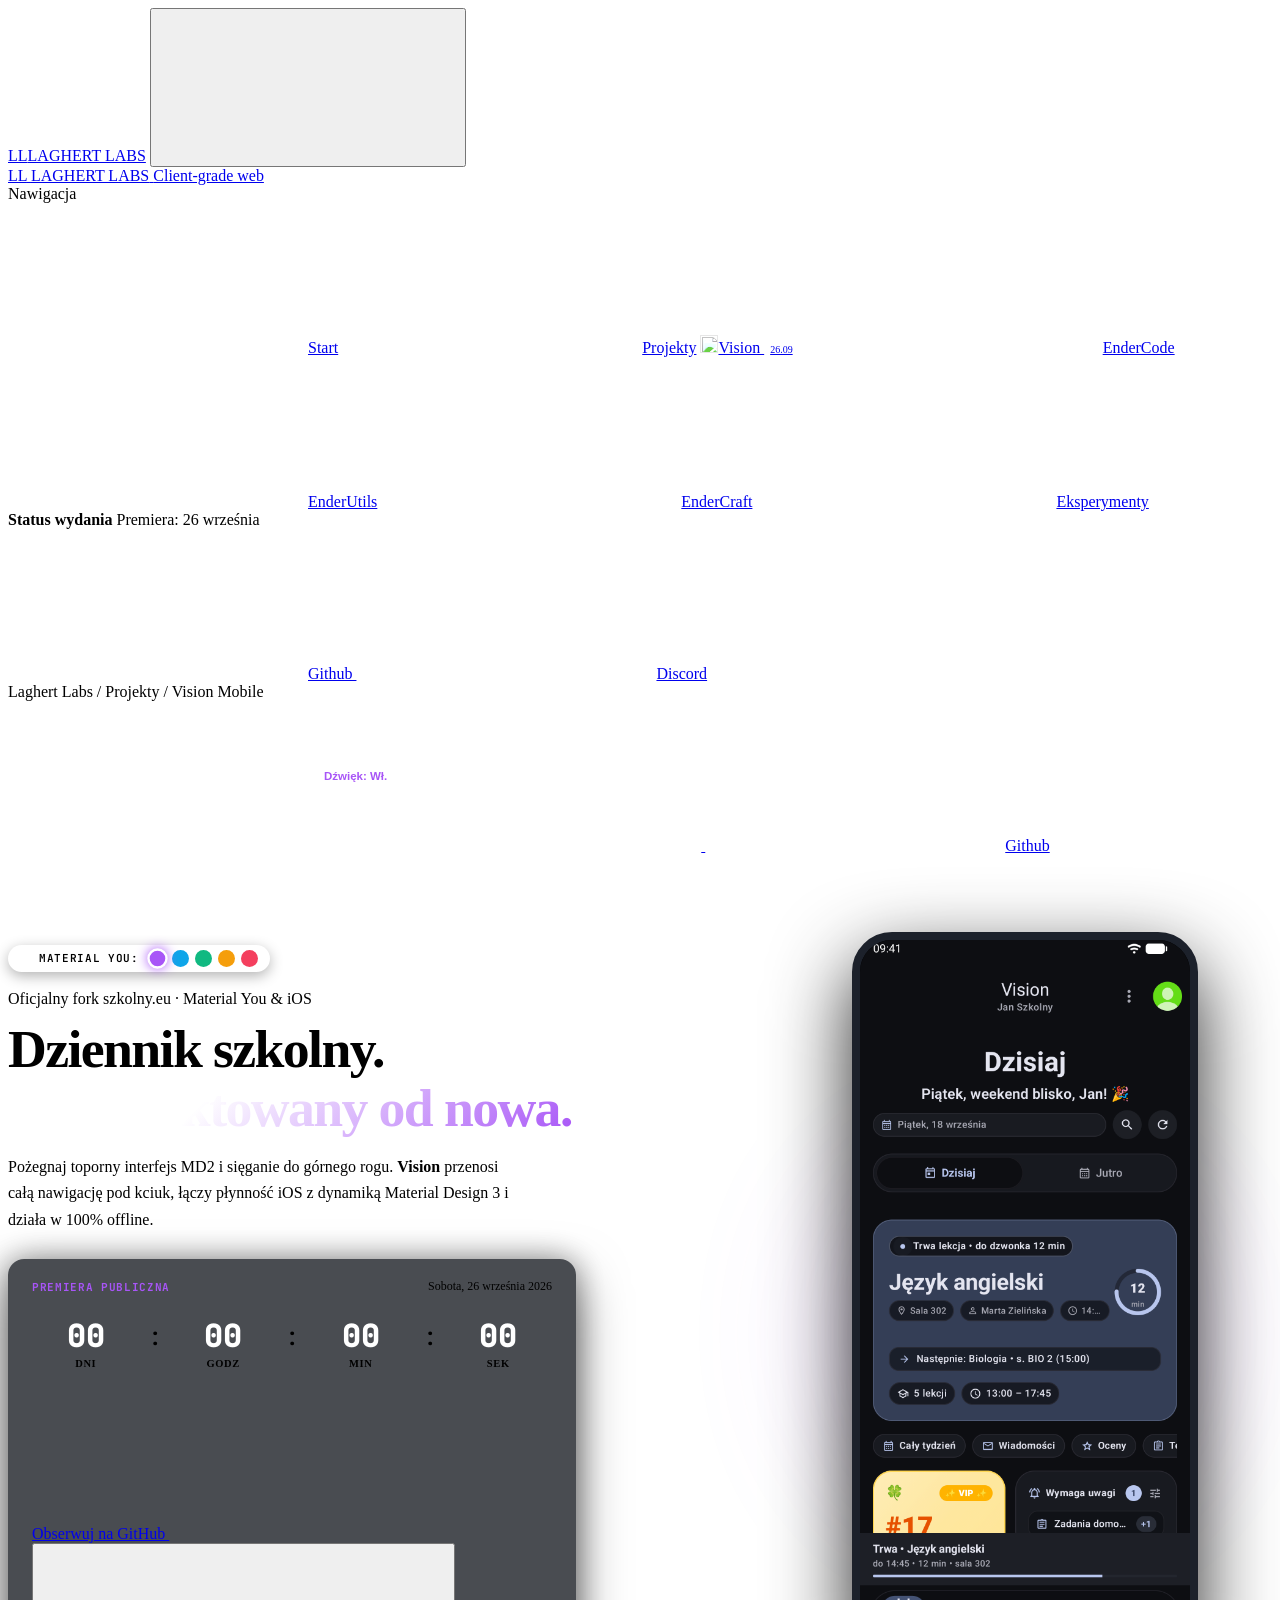
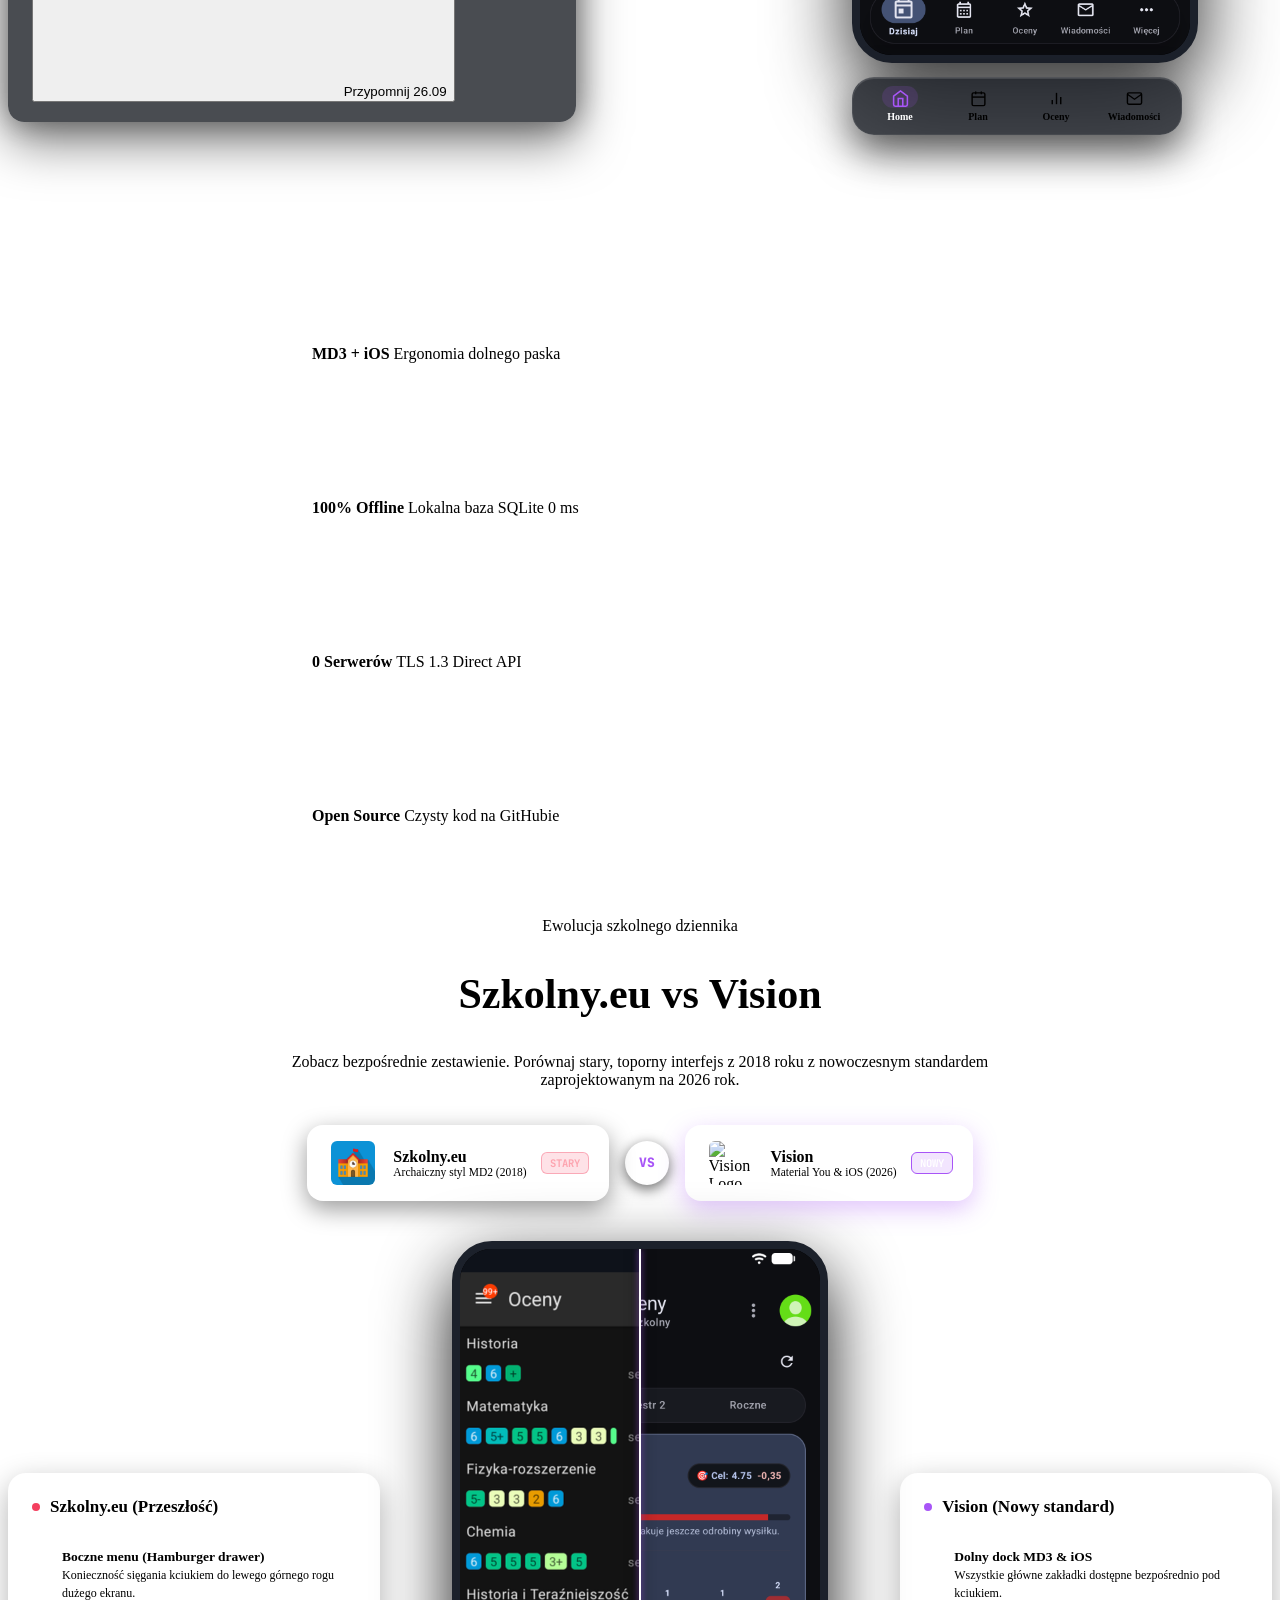
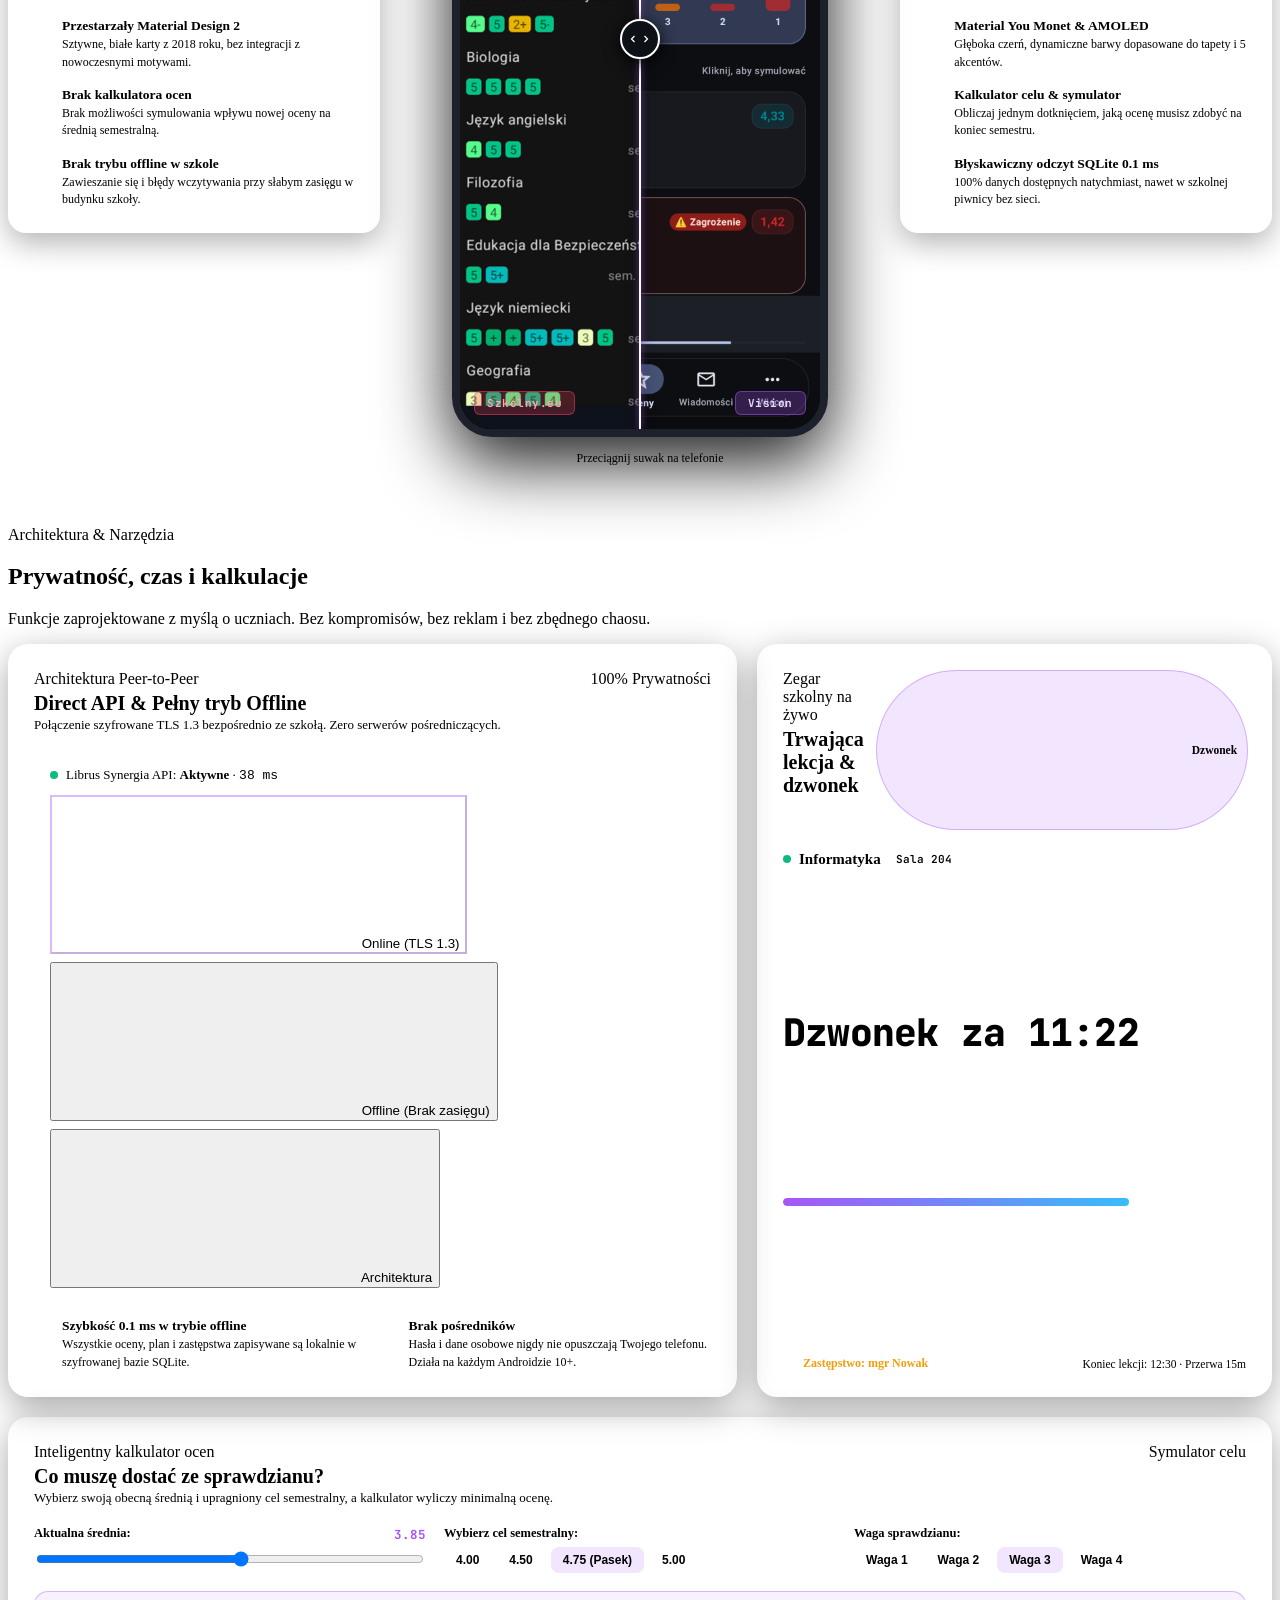
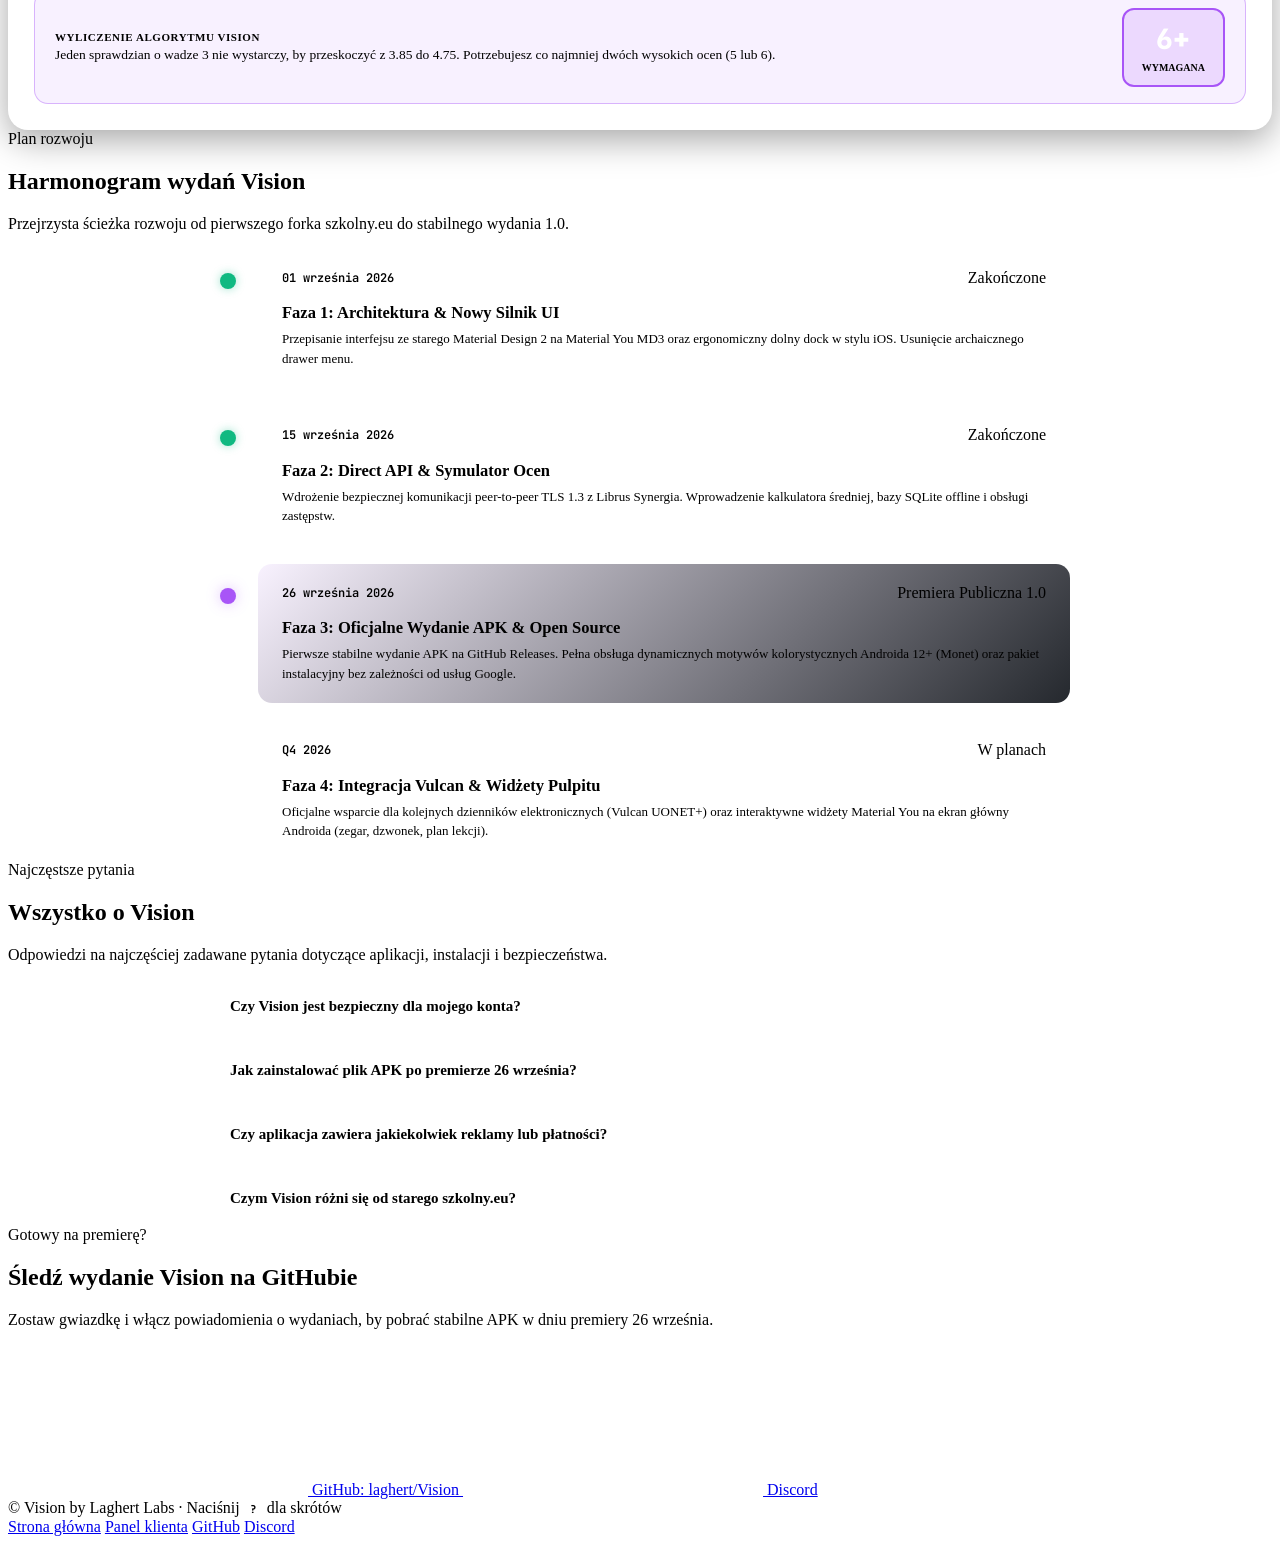
==== commit bc27eaf8: "refactor(ui): align Vision app and web showcase with Apple fluid design principles - Physics & Motio" ====
--- a/web/index.html
+++ b/web/index.html
@@ -174,7 +174,7 @@
           <div class="vision-hero-right">
             <div class="phone-device-wrap" id="hero-phone-wrap">
               <div class="phone-ambient-glow"></div>
-              <div class="phone-screen-frame">
+              <div class="phone-screen-frame" title="Przesuń w lewo lub w prawo, aby zmienić ekran (gest 1:1)">
                 <!-- Screens (Crossfade - Real screenshots already contain authentic status bar) -->
                 <img class="phone-screen-img active" id="screen-home" src="assets/vision_pixel9_dark.png" alt="Strona główna Vision">
                 <img class="phone-screen-img" id="screen-plan" src="assets/vision_pixel9_plan.png" alt="Plan lekcji Vision">
--- a/web/vision.css
+++ b/web/vision.css
@@ -318,7 +318,7 @@
   z-index: 10;
 }
 
-/* Authentic MD3 + iOS Dock */
+/* Authentic visionOS + iOS Dock */
 .vision-dock-bar {
   position: relative;
   z-index: 2;
@@ -326,13 +326,16 @@
   display: flex;
   align-items: center;
   justify-content: space-around;
-  background: rgba(13, 17, 23, 0.9);
-  backdrop-filter: blur(20px);
-  -webkit-backdrop-filter: blur(20px);
-  border: 1px solid var(--line-2);
-  border-radius: 20px;
+  background: rgba(18, 22, 30, 0.78);
+  backdrop-filter: blur(24px) saturate(180%);
+  -webkit-backdrop-filter: blur(24px) saturate(180%);
+  border-top: 1px solid rgba(255, 255, 255, 0.18);
+  border-bottom: 1px solid rgba(255, 255, 255, 0.05);
+  border-left: 1px solid rgba(255, 255, 255, 0.08);
+  border-right: 1px solid rgba(255, 255, 255, 0.08);
+  border-radius: 22px;
   padding: 6px 8px;
-  box-shadow: 0 10px 30px rgba(0, 0, 0, 0.6);
+  box-shadow: 0 16px 40px rgba(0, 0, 0, 0.65), inset 0 1px 0 rgba(255, 255, 255, 0.12);
 }
 
 .dock-btn {
@@ -1228,24 +1231,42 @@
   color: var(--accent);
 }
 
-/* Modals */
+/* Modals with Apple Glass Material */
 .security-modal,
 .shortcuts-modal {
   width: min(calc(100% - 32px), 540px);
   padding: 24px;
-  border-radius: 16px;
-  border: 1px solid var(--accent-border);
-  background: rgba(13, 17, 23, 0.95);
-  backdrop-filter: blur(20px);
-  -webkit-backdrop-filter: blur(20px);
-  color: var(--text);
-  box-shadow: 0 30px 100px rgba(0, 0, 0, 0.8), 0 0 35px var(--accent-glow);
+  border-radius: 20px;
+  border-top: 1px solid rgba(255, 255, 255, 0.2);
+  border-bottom: 1px solid rgba(255, 255, 255, 0.06);
+  border-left: 1px solid rgba(255, 255, 255, 0.1);
+  border-right: 1px solid rgba(255, 255, 255, 0.1);
+  background: rgba(16, 20, 28, 0.88);
+  backdrop-filter: blur(28px) saturate(180%);
+  -webkit-backdrop-filter: blur(28px) saturate(180%);
+  color: var(--text);
+  box-shadow: 0 30px 100px rgba(0, 0, 0, 0.85), 0 0 35px var(--accent-glow), inset 0 1px 0 rgba(255, 255, 255, 0.15);
+  animation: modalMaterialize 0.28s cubic-bezier(0.16, 1, 0.3, 1) forwards;
+}
+
+@keyframes modalMaterialize {
+  from {
+    opacity: 0;
+    transform: scale(0.95);
+    filter: blur(4px);
+  }
+  to {
+    opacity: 1;
+    transform: scale(1);
+    filter: blur(0);
+  }
 }
 
 .security-modal::backdrop,
 .shortcuts-modal::backdrop {
-  background: rgba(0, 0, 0, 0.75);
-  backdrop-filter: blur(8px);
+  background: rgba(0, 0, 0, 0.72);
+  backdrop-filter: blur(10px);
+  -webkit-backdrop-filter: blur(10px);
 }
 
 .sec-modal-header {
@@ -1587,3 +1608,74 @@
   }
 }
 
+/* ==========================================================================
+   Apple Design: Tactile Press Feedback & Fluid Response (Guideline 1)
+   ========================================================================== */
+.button:active,
+.dock-btn:active,
+.my-swatch:active,
+.sim-mode-btn:active,
+.target-pill-btn:active,
+.faq-button:active,
+.reminder-item:active,
+.sound-toggle-btn:active,
+.handle-button:active {
+  transform: scale(0.95);
+  transition: transform 80ms cubic-bezier(0.16, 1, 0.3, 1) !important;
+}
+
+/* ==========================================================================
+   Apple Design: Accessibility, Reduced Motion & Transparency (Guideline 14)
+   ========================================================================== */
+@media (prefers-reduced-motion: reduce) {
+  *, *::before, *::after {
+    animation-duration: 0.01ms !important;
+    animation-iteration-count: 1 !important;
+    transition-duration: 0.12s !important;
+  }
+  .phone-screen-img {
+    transition: opacity 0.15s ease !important;
+    transform: none !important;
+  }
+  .button:active,
+  .dock-btn:active,
+  .my-swatch:active,
+  .sim-mode-btn:active,
+  .target-pill-btn:active,
+  .handle-button:active {
+    transform: none !important;
+  }
+  .dot-status.pulse,
+  .phone-ambient-glow {
+    animation: none !important;
+  }
+}
+
+@media (prefers-reduced-transparency: reduce) {
+  .vision-dock-bar,
+  .security-modal,
+  .shortcuts-modal,
+  .reminder-dropdown,
+  .site-sidebar,
+  .page-header {
+    background: #0f131a !important;
+    backdrop-filter: none !important;
+    -webkit-backdrop-filter: none !important;
+  }
+}
+
+@media (prefers-contrast: more) {
+  :root {
+    --line: rgba(255, 255, 255, 0.3);
+    --line-2: rgba(255, 255, 255, 0.45);
+    --muted: #e2e8f0;
+  }
+  .button,
+  .dock-btn,
+  .bento-card,
+  .comp-logo-card,
+  .compare-slider-container {
+    border-color: rgba(255, 255, 255, 0.5) !important;
+  }
+}
+
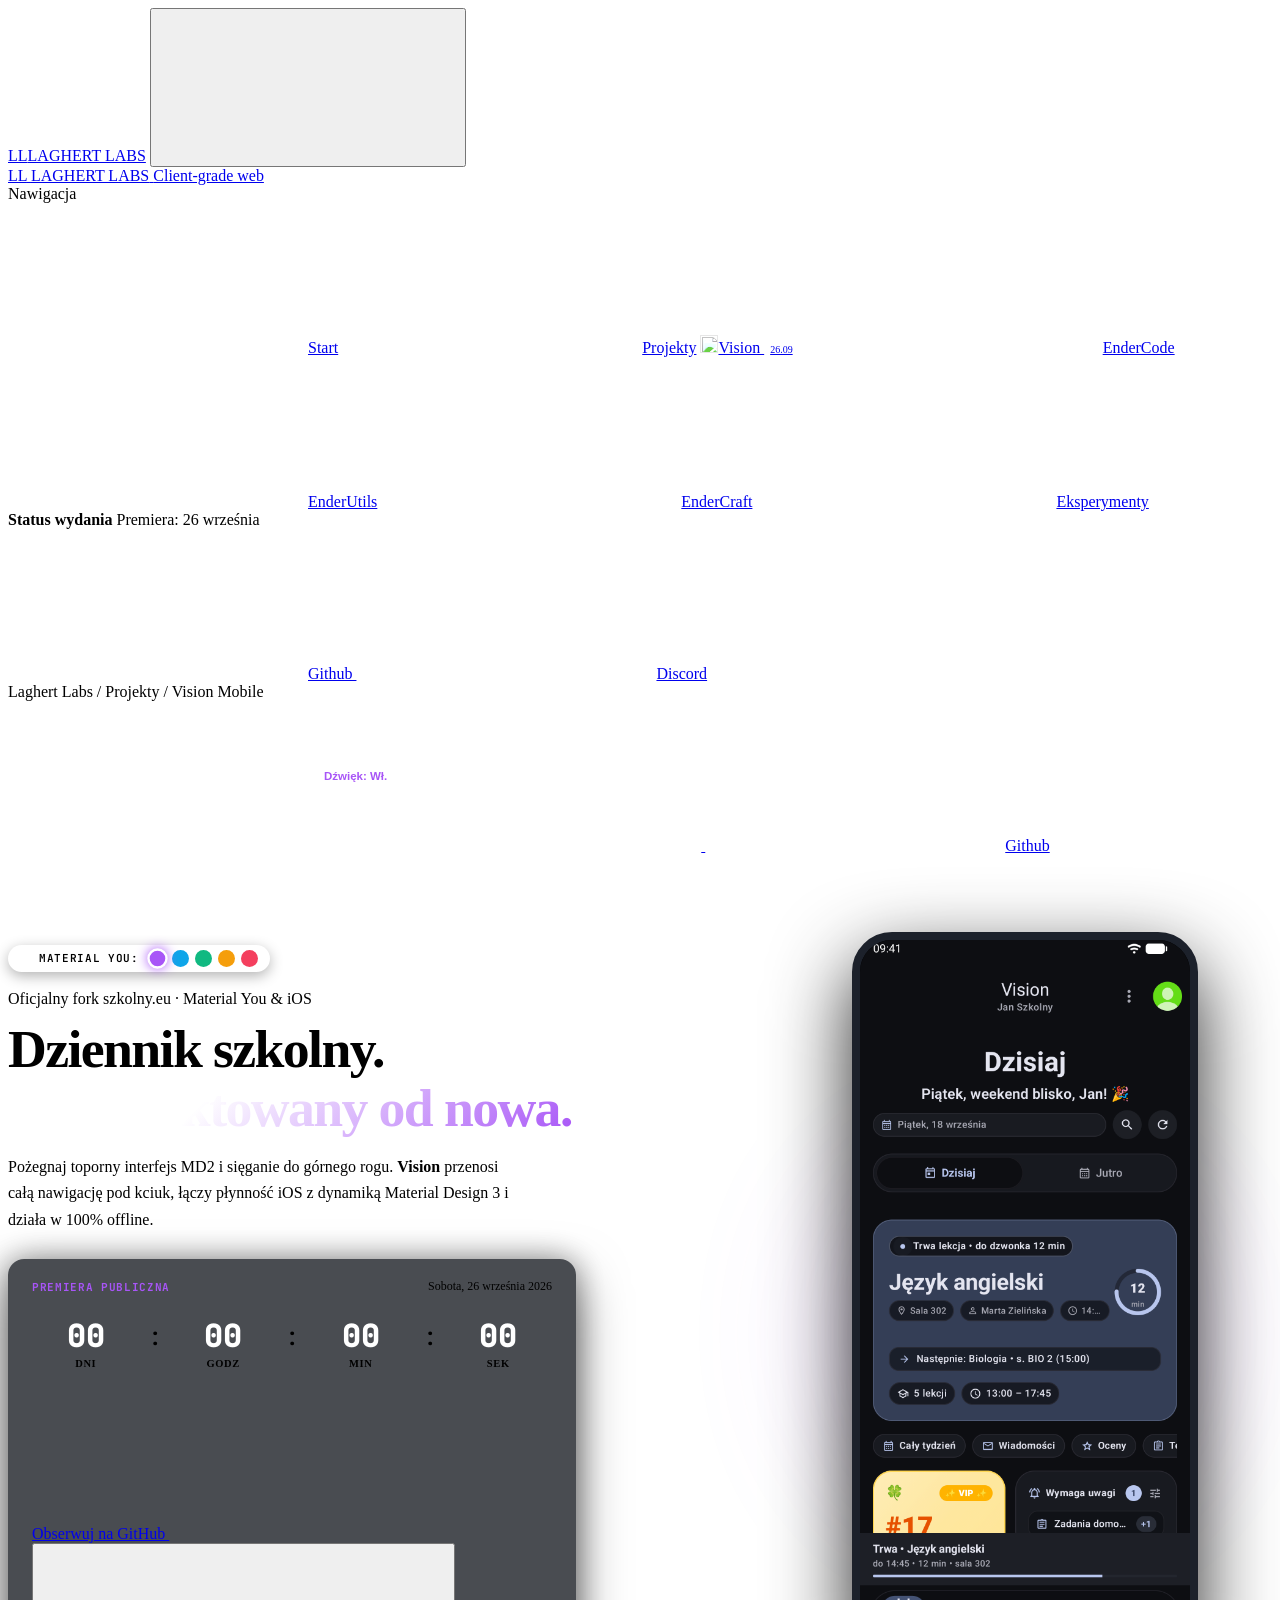
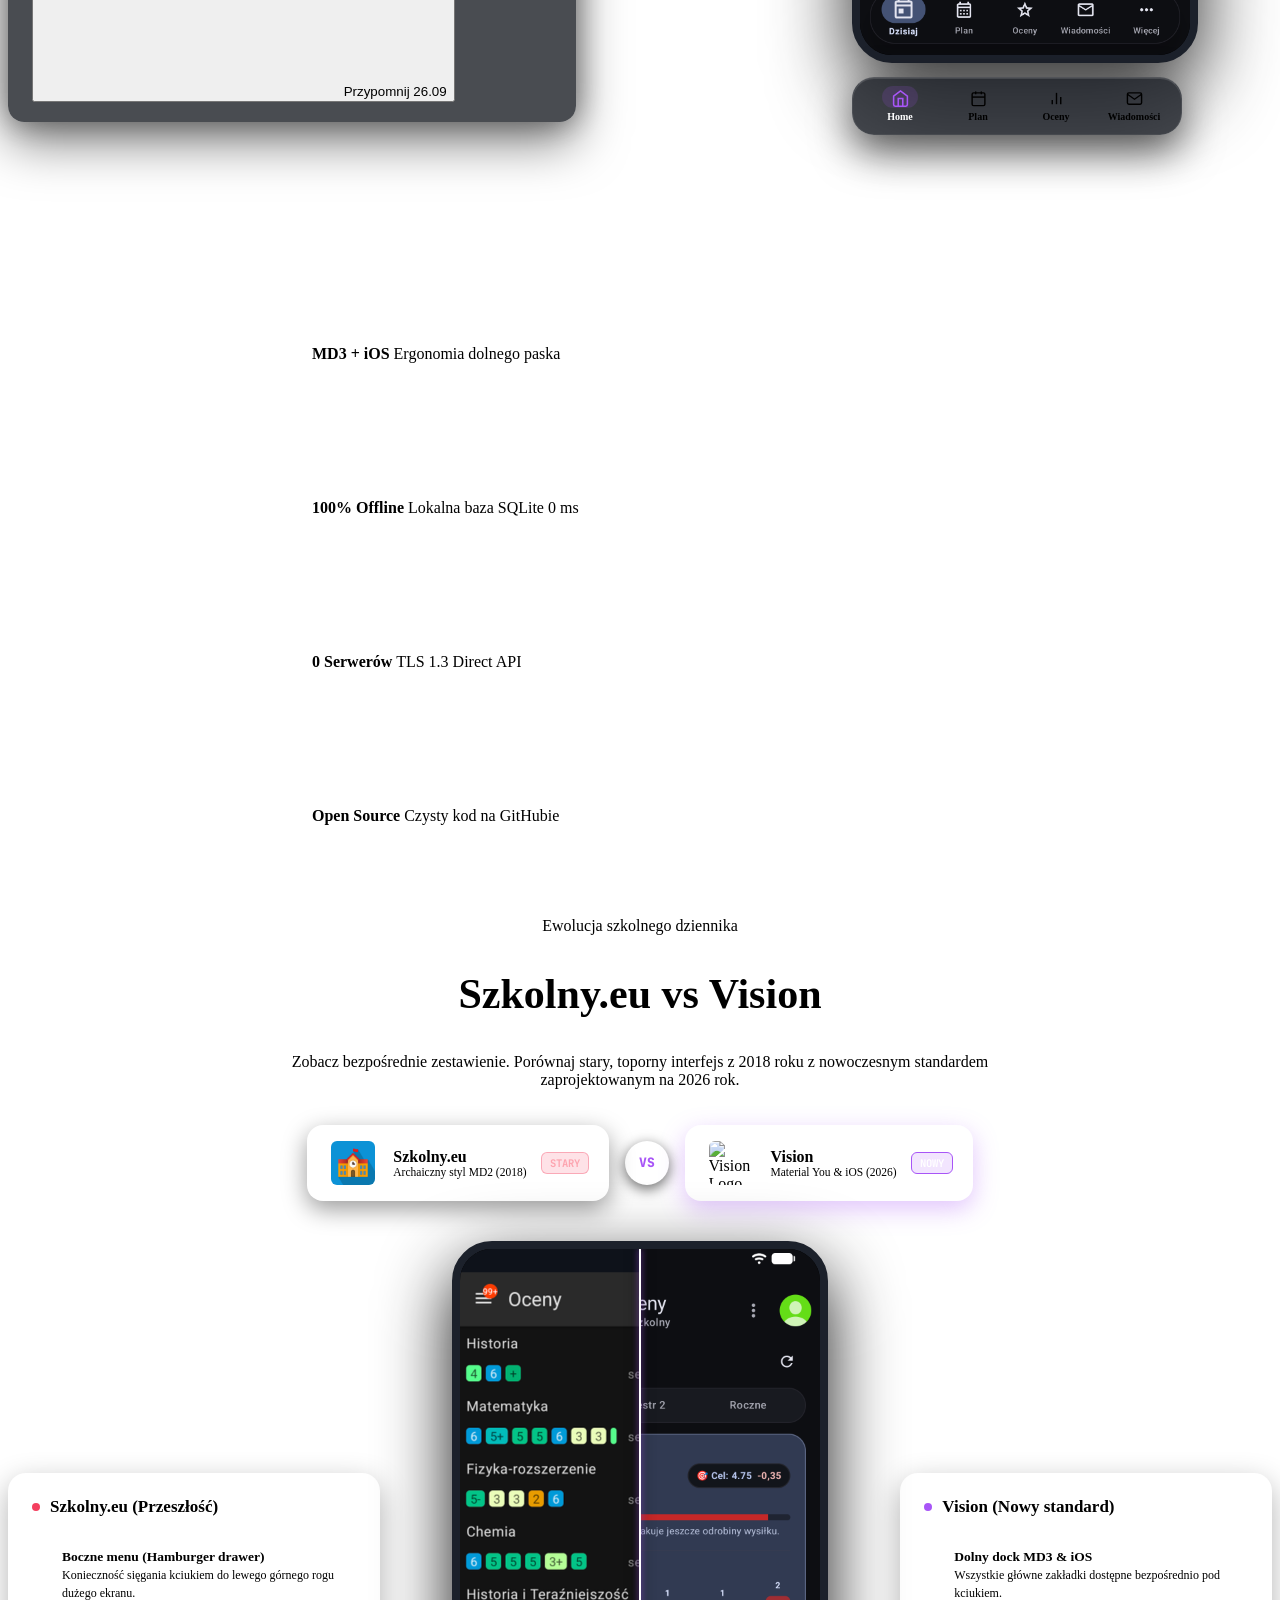
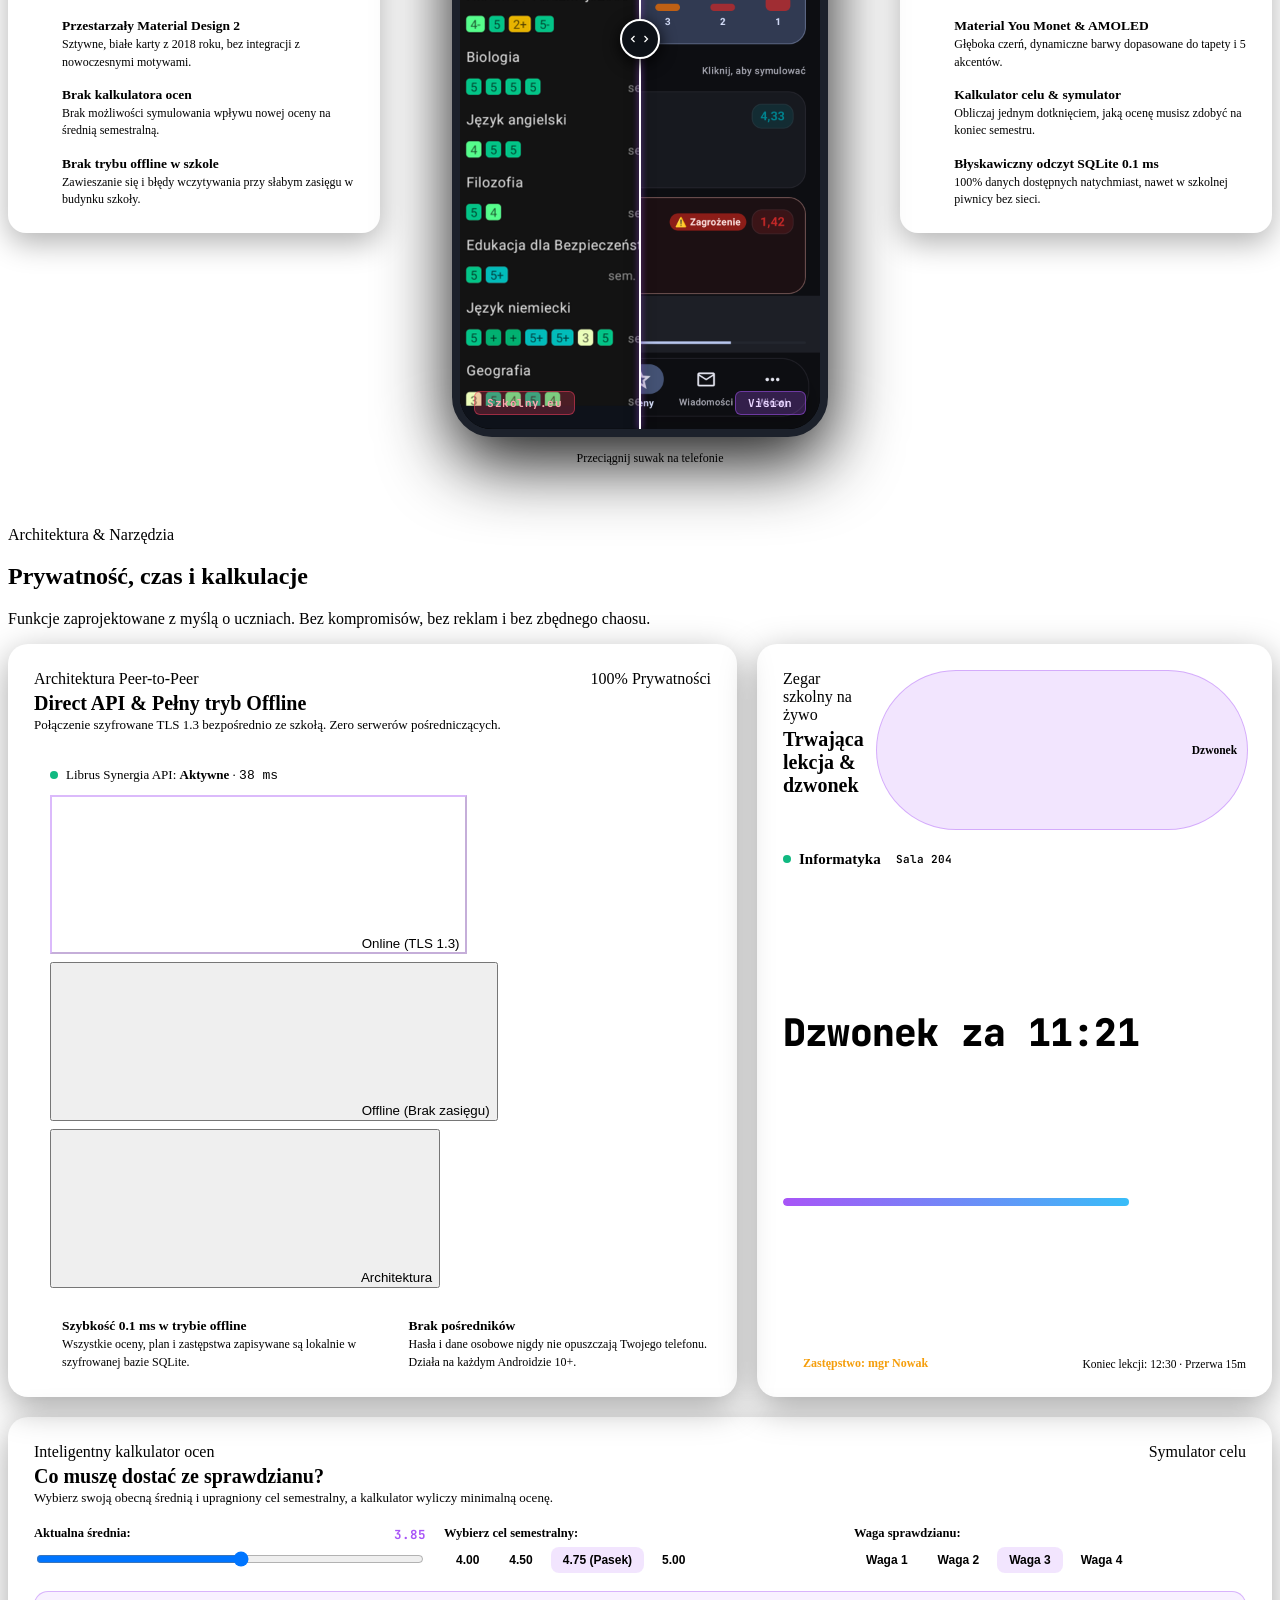
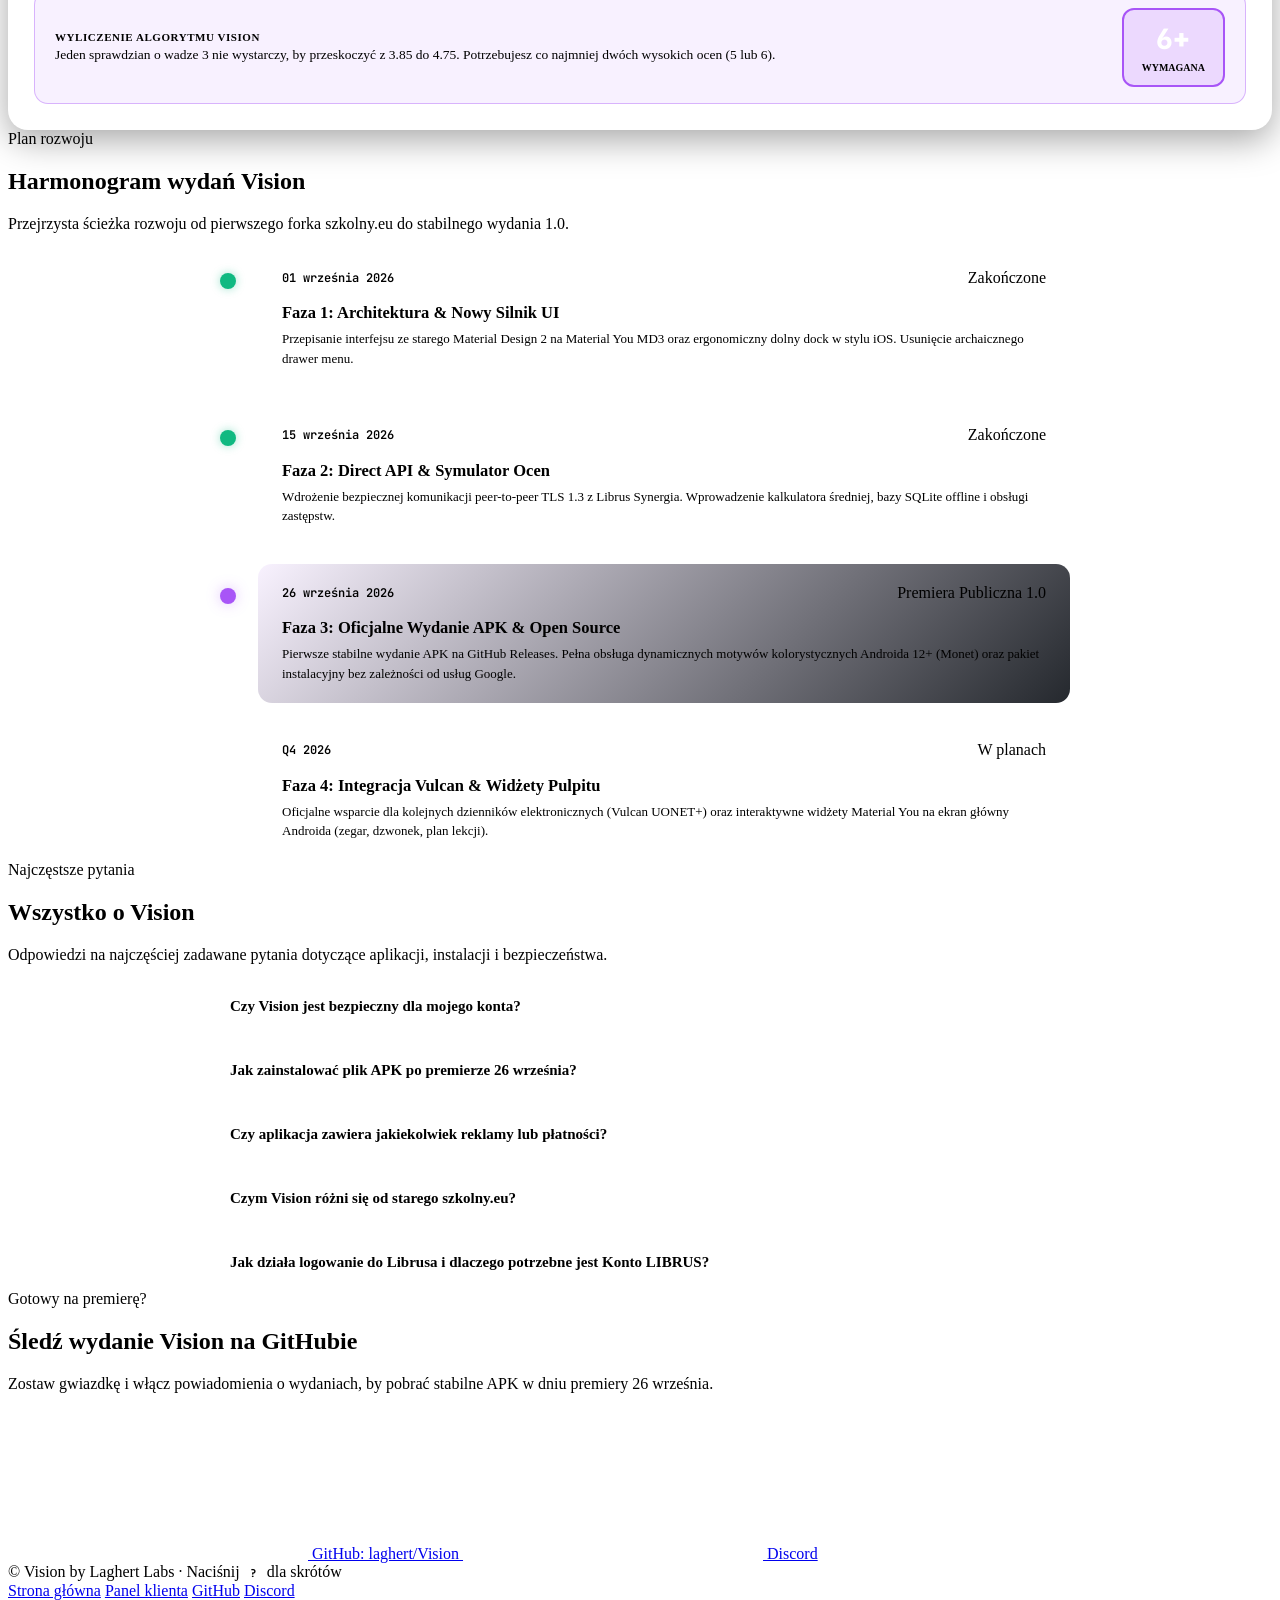
==== commit a46ce8c1: "feat: release v1.0.0-beta.2 with biometrics, 50% threshold assistant, ics/csv export, DND focus and " ====
--- a/web/index.html
+++ b/web/index.html
@@ -670,6 +670,17 @@
               <p>Vision zastępuje archaiczny boczny drawer nowoczesnym dolnym paskiem nawigacji (MD3 + dock iOS), wprowadza nowy Home Page, ulepszony plan zajęć, natywną symulację ocen oraz dynamiczny ciemny motyw.</p>
             </div>
           </div>
+
+          <div class="faq-item card">
+            <button class="faq-button" aria-expanded="false">
+              <span>Jak działa logowanie do Librusa i dlaczego potrzebne jest Konto LIBRUS?</span>
+              <svg class="icon faq-icon"><use href="/ui-icons.svg#chevron"/></svg>
+            </button>
+            <div class="faq-content">
+              <p>W Vision dostępne jest nowoczesne logowanie przez oficjalny portal Librus (OAuth). Dzięki powiązaniu szkolnego konta Synergia (np. <code>1234567u</code>) z Kontem LIBRUS (e-mail), aplikacja uzyskuje długoterminowy token API, eliminując częste wylogowania i problemy z reCAPTCHA. Przygotowaliśmy interaktywny przewodnik krok po kroku:</p>
+              <p style="margin-top: 8px;"><a href="librus-guide.html" target="_blank" style="color:var(--accent);font-weight:600;display:inline-flex;align-items:center;gap:6px;">Zobacz interaktywny Poradnik Logowania Librus &rarr;</a></p>
+            </div>
+          </div>
         </div>
       </section>
 
